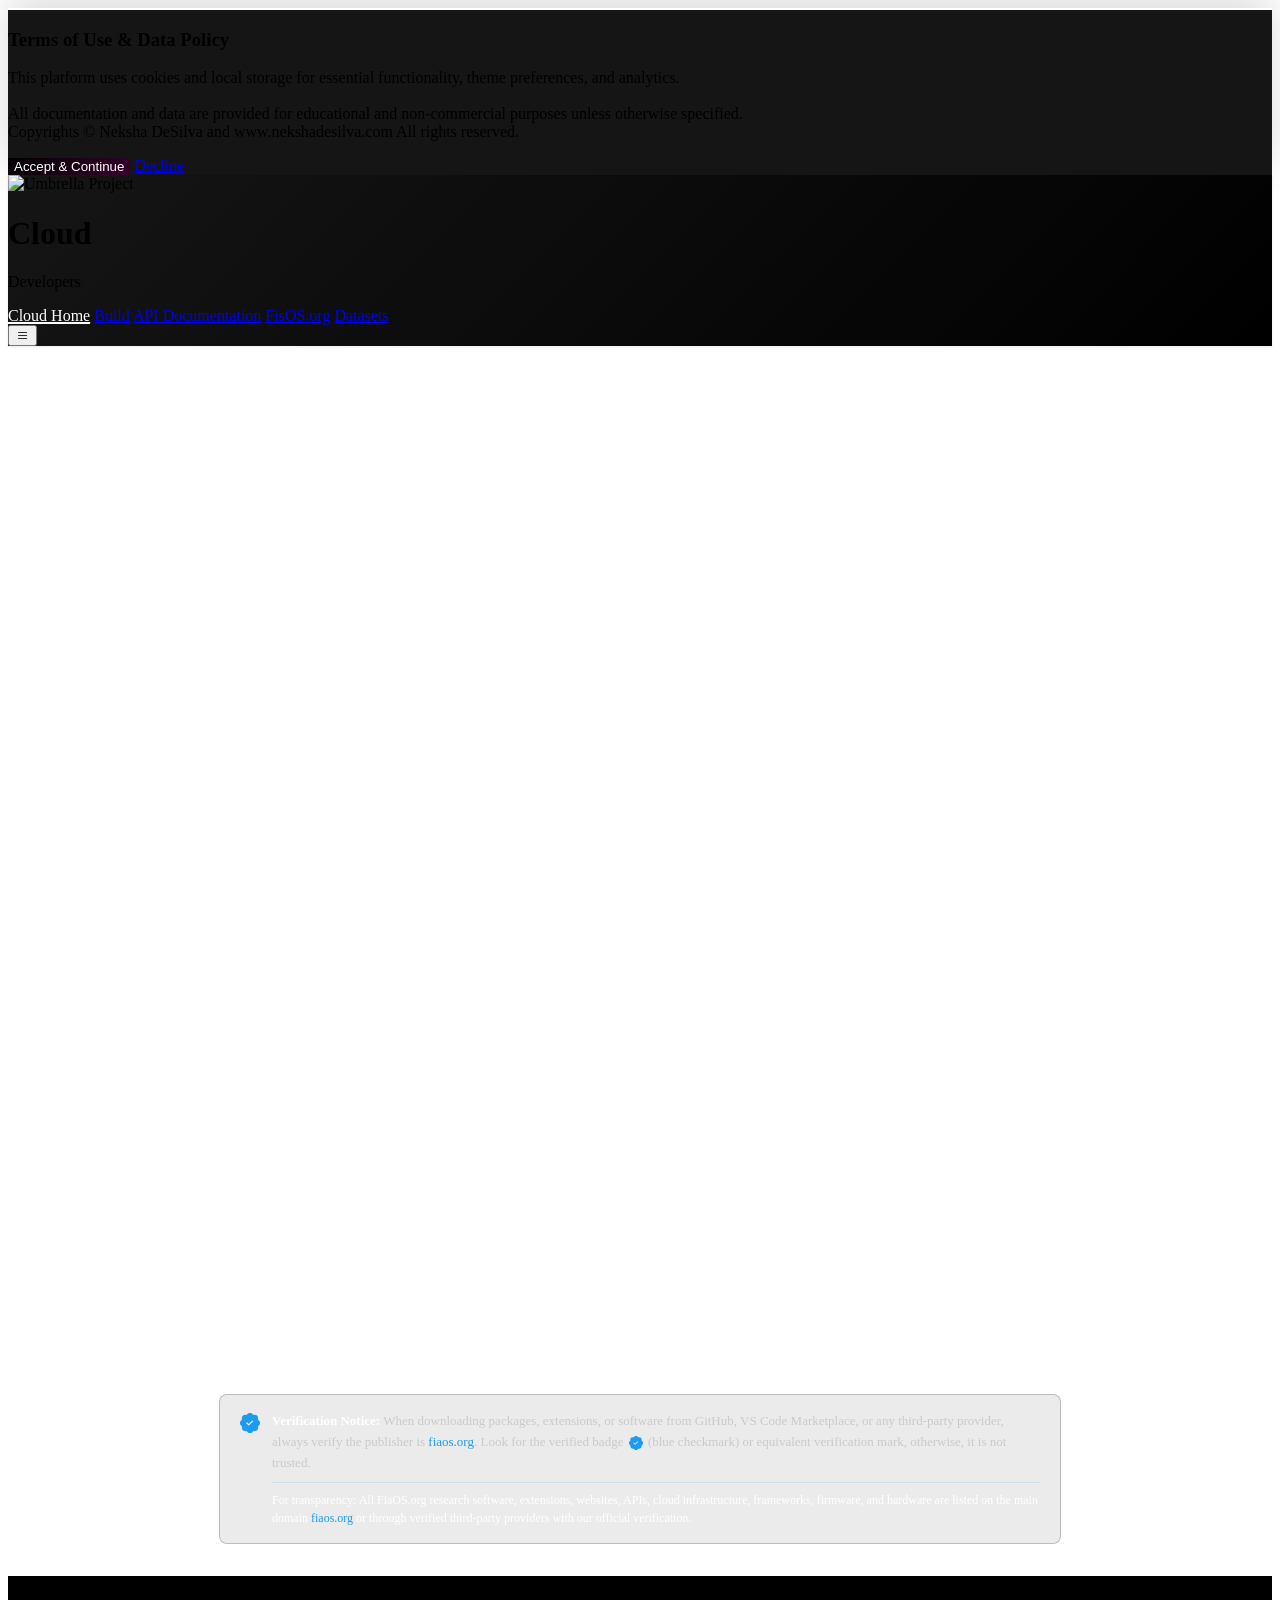
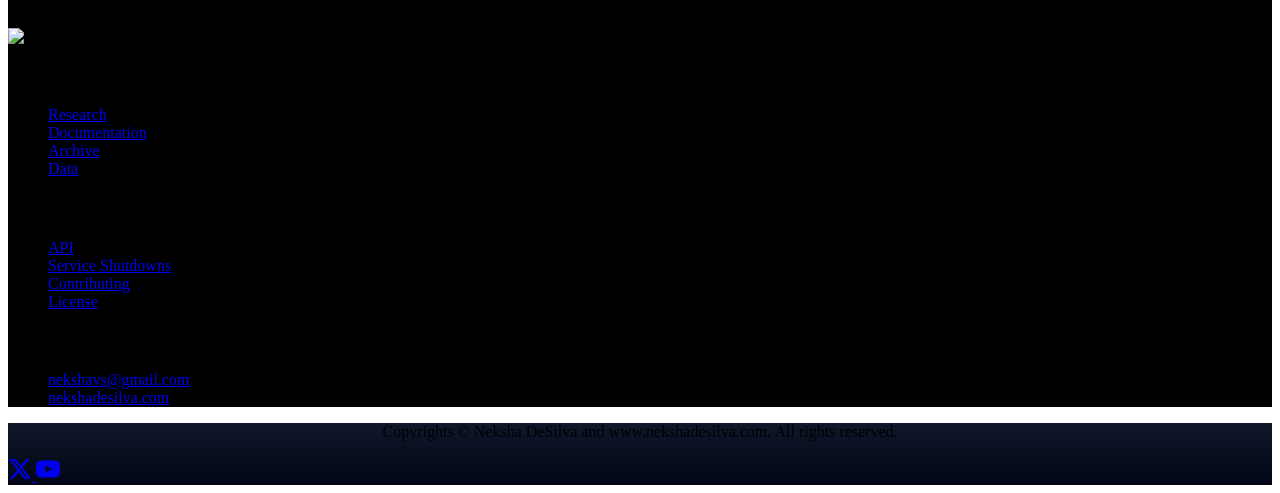
==== index.html @ 003b96b2 "updated" ====
<!DOCTYPE html>
<html lang="en" data-theme="light">
<head>
    <meta charset="UTF-8">
    <meta name="viewport" content="width=device-width, initial-scale=1.0">
    <title>FiaOS ETSci+ - On-board Learning Environmental Intelligence Research</title>
    <meta name="description" content="A self-sustaining platform for environmental intelligence, autonomous systems research, and scientific discovery">
    <link rel="stylesheet" href="https://cdn.jsdelivr.net/npm/bootstrap-icons@1.11.1/font/bootstrap-icons.css">
    <link rel="stylesheet" href="https://fiaos.org/assets/styles/global.css">
    <!-- Custom Cloud Theme Overrides -->
    <link rel="stylesheet" href="./assets/page/styles/add-ons.css">
    <link rel="icon" type="image/png" href="https://fiaos.org/assets/media/umbrella-logo-clean.png">
</head>
<body>
    <!-- Announcement Ribbon -->
  
    <!-- Mobile Network Status Ribbon (visible only on mobile) -->

    <!-- Cookie Consent Banner -->
    <div id="cookieConsent" class="cookie-consent">
        <div class="cookie-consent-content">
            <div class="cookie-consent-text">
                <h3>Terms of Use & Data Policy</h3>
                <p>This platform uses cookies and local storage for essential functionality, theme preferences, and analytics. <br><br>All documentation and data are provided for educational and non-commercial purposes unless otherwise specified. <br> Copyrights © Neksha DeSilva and www.nekshadesilva.com All rights reserved.</p>
            </div>
            <div class="cookie-consent-actions">
                <button id="acceptCookies" class="cookie-btn cookie-btn-accept">Accept & Continue</button>
                <a href="https://google.com" class="cookie-btn cookie-btn-learn">Decline</a>
            </div>
        </div>
    </div>

    <!-- Top Toolbar -->


    <!-- Main Header -->
    <header class="site-header">
        <div class="header-container">
            <div class="header-brand">
                <img src="https://fiaos.org/assets/media/umbrella-logo-clean.png" alt="Umbrella Project" class="brand-logo">
                <div class="brand-text">
                    <h1 class="brand-title">Cloud</h1>
                    <p class="brand-subtitle">Developers</p>
                </div>
            </div>
            <nav class="main-nav">
                <a href="/" class="nav-link active">Cloud Home</a>
                <a href="https://developers.fiaos.org/" class="nav-link">Build</a>
                <a href="https://fiaos.org/docs" class="nav-link">API Documentation</a>
                <a href="https://fiaos.org/" class="nav-link">FisOS.org</a>
                <a href="https://fiaos.org/data" class="nav-link">Datasets</a>
            </nav>
            <button id="mobileMenuBtn" class="mobile-menu-btn" aria-label="Menu">
                <i class="bi bi-list"></i>
            </button>
        </div>
    </header>

    <!-- Mobile Menu Overlay -->

<div class="spinner" style="margin-top: 3rem; margin-bottom: 100vh;">
  <svg class="circular" viewBox="25 25 50 50">
    <circle
      class="path"
      cx="50"
      cy="50"
      r="20"
      fill="none"
      stroke-width="2"
      stroke-miterlimit="10"
    />
  </svg>
</div>

  <div class="trust-notice">
                <div class="trust-notice-icon">
                    <svg xmlns="http://www.w3.org/2000/svg" width="20" height="20" fill="#1d9bf0" viewBox="0 0 16 16">
                        <path d="M10.067.87a2.89 2.89 0 0 0-4.134 0l-.622.638-.89-.011a2.89 2.89 0 0 0-2.924 2.924l.01.89-.636.622a2.89 2.89 0 0 0 0 4.134l.637.622-.011.89a2.89 2.89 0 0 0 2.924 2.924l.89-.01.622.636a2.89 2.89 0 0 0 4.134 0l.622-.637.89.011a2.89 2.89 0 0 0 2.924-2.924l-.01-.89.636-.622a2.89 2.89 0 0 0 0-4.134l-.637-.622.011-.89a2.89 2.89 0 0 0-2.924-2.924l-.89.01-.622-.636zm.287 5.984-3 3a.5.5 0 0 1-.708 0l-1.5-1.5a.5.5 0 1 1 .708-.708L7 8.793l2.646-2.647a.5.5 0 0 1 .708.708z"/>
                    </svg>
                </div>
                <div class="trust-notice-content">
                    <p class="trust-notice-text">
                        <strong>Verification Notice:</strong> When downloading packages, extensions, or software from GitHub, VS Code Marketplace, or any third-party provider, always verify the publisher is <a href="https://fiaos.org" target="_blank" rel="noopener">fiaos.org</a>. Look for the verified badge 
                        <svg class="trust-badge-inline" xmlns="http://www.w3.org/2000/svg" width="14" height="14" fill="#1d9bf0" viewBox="0 0 16 16">
                            <path d="M10.067.87a2.89 2.89 0 0 0-4.134 0l-.622.638-.89-.011a2.89 2.89 0 0 0-2.924 2.924l.01.89-.636.622a2.89 2.89 0 0 0 0 4.134l.637.622-.011.89a2.89 2.89 0 0 0 2.924 2.924l.89-.01.622.636a2.89 2.89 0 0 0 4.134 0l.622-.637.89.011a2.89 2.89 0 0 0 2.924-2.924l-.01-.89.636-.622a2.89 2.89 0 0 0 0-4.134l-.637-.622.011-.89a2.89 2.89 0 0 0-2.924-2.924l-.89.01-.622-.636zm.287 5.984-3 3a.5.5 0 0 1-.708 0l-1.5-1.5a.5.5 0 1 1 .708-.708L7 8.793l2.646-2.647a.5.5 0 0 1 .708.708z"/>
                        </svg>
                        (blue checkmark) or equivalent verification mark, otherwise, it is not trusted.
                    </p>
                    <p class="trust-notice-subtext">
                        For transparency: All FiaOS.org research software, extensions, websites, APIs, cloud infrastructure, frameworks, firmware, and hardware are listed on the main domain <a href="https://fiaos.org" target="_blank" rel="noopener">fiaos.org</a> or through verified third-party providers with our official verification.
                    </p>
                </div>
            </div>

    <!-- Footer -->
    <footer class="site-footer">
        <div class="footer-container">
              <div class="footer-section">
                <br>
                <span style="font-weight: 400;">Future is Autonomous.</span>
               
                 <div class="footer-logo" style=" margin-top: 1rem;">
                    <img src="https://fiaos.org/assets/media/logo-satur.png" alt="Meta Logo">
                 
                </div>
                
           </div>
            <div class="footer-section">
                <h4>Project</h4>
                <ul>
                    <li><a href="https://fiaos.org/research/">Research</a></li>
                    <li><a href="https://fiaos.org/docs/">Documentation</a></li>
                    <li><a href="https://fiaos.org/archive">Archive</a></li>
                    <li><a href="https://fiaos.org/data">Data</a></li>
                </ul>
            </div>
            <div class="footer-section">
                <h4>Resources</h4>
                <ul>
                    <li><a href="https://fiaos.org/api/">API</a></li>
                    <li><a href="https://fiaos.org/docs/development-updates-and-networks/">Service Shutdowns</a></li>
                    <li><a href="https://fiaos.org/docs/contributing.html">Contributing</a></li>
                    <li><a href="https://fiaos.org/docs/license">License</a></li>
                </ul>
            </div>
            <div class="footer-section">
                <h4>Contact</h4>
                <ul>
                    <li><a href="mailto:nekshavs@gmail.com">nekshavs@gmail.com</a></li>
                    <li><a href="https://nekshadesilva.com">nekshadesilva.com</a></li>
                </ul>
            </div>
           
    </footer>
        <!-- Footer -->
    <footer class="footer" >
        
        <div class="container">
   
            <!-- Trust & Verification Notice -->
          
            <div class="footer-bottom" style="text-align: center; padding:0 5rem;">
                <p>Copyrights © Neksha DeSilva and www.nekshadesilva.com. All rights reserved.</p>
                
            </div>
               <div class="footer-social">
                
               
                <a href="https://x.com/NekshaDesilva" aria-label="X (Twitter)">
                    <svg width="24" height="24" viewBox="0 0 24 24" fill="currentColor">
                        <path d="M18.244 2.25h3.308l-7.227 8.26 8.502 11.24H16.17l-5.214-6.817L4.99 21.75H1.68l7.73-8.835L1.254 2.25H8.08l4.713 6.231zm-1.161 17.52h1.833L7.084 4.126H5.117z"/>
                    </svg>
                </a>
          
                <a href="https://youtube.com/@NekshaDesilva" aria-label="YouTube">
                    <svg width="24" height="24" viewBox="0 0 24 24" fill="currentColor">
                        <path d="M23.498 6.186a3.016 3.016 0 0 0-2.122-2.136C19.505 3.545 12 3.545 12 3.545s-7.505 0-9.377.505A3.017 3.017 0 0 0 .502 6.186C0 8.07 0 12 0 12s0 3.93.502 5.814a3.016 3.016 0 0 0 2.122 2.136c1.871.505 9.376.505 9.376.505s7.505 0 9.377-.505a3.015 3.015 0 0 0 2.122-2.136C24 15.93 24 12 24 12s0-3.93-.502-5.814zM9.545 15.568V8.432L15.818 12l-6.273 3.568z"/>
                    </svg>
                </a>
            </div>
        </div>
    </footer>
    <script src="https://fiaos.org/assets/scripts/network-status-injector.js"></script>
    <script src="https://fiaos.org/assets/scripts/main.js"></script>
    <!-- Custom Cloud Add-ons JavaScript -->
    <script src="./assets/page/scripts/add-ons.js"></script>
</body>
</html>
---- assets/page/styles/add-ons.css ----
/* ============================================
   CLOUD.FIAOS.ORG - CUSTOM THEME OVERRIDES
   Add-on CSS to override external global.css
   ============================================ */

/* ============================================
   CUSTOM CSS VARIABLES (Override :root)
   ============================================ */

:root {
    /* Primary Colors - Custom Cloud Theme */
    --primary-color: #ffffff !important;
    --secondary-color: #ffffff !important;
    
    /* Text Colors */
    --text-primary: #ffffff !important;
    --text-secondary: #cacaca !important;
    --text-tertiary: #ffffff !important;
    
    /* Background Colors */
    --bg-primary: #151515 !important;
    --bg-secondary: #000000 !important;
    --bg-tertiary: #2c2c2c !important;
    
    /* Border & Shadow */
    --border-color: #4e4e4e !important;
    --shadow-sm: 0 1px 3px rgba(0, 0, 0, 0.08) !important;
    --shadow-md: 0 4px 6px rgba(255, 255, 255, 0.1) !important;
    --shadow-lg: 0 10px 15px rgba(0, 0, 0, 0.12) !important;
    
    /* Custom Cloud Variables */
    --cloud-accent: #ffffff;
    --cloud-gradient-start: #000000;
    --cloud-gradient-end: #38002c;
    --cloud-highlight: #000000;
}

/* ============================================
   DARK THEME OVERRIDES
   ============================================ */

[data-theme="dark"] {
    --primary-color: #818cf8 !important;
    --secondary-color: #a78bfa !important;
    
    --text-primary: #f1f5f9 !important;
    --text-secondary: #cbd5e1 !important;
    --text-tertiary: #64748b !important;
    
    --bg-primary: #0f172a !important;
    --bg-secondary: #1e293b !important;
    --bg-tertiary: #334155 !important;
    
    --border-color: #475569 !important;
    
    --cloud-accent: #38bdf8;
    --cloud-highlight: #1e3a5f;
}

/* ============================================
   HEADER CUSTOMIZATIONS
   ============================================ */

.site-header {
    background: linear-gradient(135deg, var(--bg-primary) 0%, var(--cloud-highlight) 100%) !important;
    box-shadow: var(--shadow-sm) !important;
    top: 0px;
}



.brand-logo {
    filter: none !important;
}

[data-theme="dark"] .brand-logo {
    filter: brightness(1.2) !important;
}

/* ============================================
   NAVIGATION CUSTOMIZATIONS
   ============================================ */

.nav-link {
    position: relative !important;
    overflow: hidden !important;
}

.nav-link::after {
    content: '' !important;
    position: absolute !important;
    bottom: 0 !important;
    left: 50% !important;
    width: 0 !important;
    height: 2px !important;
    background: white;
    transition: width 0.3s ease, left 0.3s ease !important;
}

.nav-link:hover::after,
.nav-link.active::after {
    width: 100% !important;
    left: 0 !important;
}

.nav-link.active {
    background: transparent !important;
    color: var(--primary-color) !important;
}

/* ============================================
   ANNOUNCEMENT RIBBON CUSTOMIZATIONS
   ============================================ */

.announcement-ribbon {
    background: linear-gradient(90deg, var(--cloud-gradient-start) 0%, var(--cloud-gradient-end) 100%) !important;
}

/* ============================================
   SIDEBAR CUSTOMIZATIONS
   ============================================ */

.sidebar {
    background: var(--bg-secondary) !important;
    border-right: 1px solid var(--border-color) !important;
}

.sidebar-link {
    background: transparent !important;
    color: var(--text-secondary) !important;
    border-radius: 8px !important;
    transition: all 0.2s ease !important;
}

.sidebar-link:hover {
    background: var(--cloud-highlight) !important;
    color: var(--primary-color) !important;
    transform: translateX(4px) !important;
}

.sidebar-link.active {
    background: linear-gradient(135deg, var(--cloud-gradient-start), var(--cloud-gradient-end)) !important;
    color: #ffffff !important;
}

/* ============================================
   BUTTON CUSTOMIZATIONS
   ============================================ */

.btn-link {
    border-radius: 8px !important;
    transition: all 0.2s ease !important;
}

.btn-link:hover {
    background: linear-gradient(135deg, var(--cloud-gradient-start), var(--cloud-gradient-end)) !important;
    color: #ffffff !important;
    border-color: transparent !important;
    transform: translateY(-2px) !important;
    box-shadow: var(--shadow-md) !important;
}

/* Primary Button Style */
.btn-primary,
.cookie-btn-accept {
    background: linear-gradient(135deg, var(--cloud-gradient-start), var(--cloud-gradient-end)) !important;
    border: none !important;
    color: #ffffff !important;
    transition: all 0.2s ease !important;
}

.btn-primary:hover,
.cookie-btn-accept:hover {
    transform: translateY(-2px) !important;
    box-shadow: 0 4px 12px rgba(99, 102, 241, 0.4) !important;
}

/* ============================================
   CARD & CONTENT CUSTOMIZATIONS
   ============================================ */

.info-card,
.doc-category,
.publication-item,
.spec-details {
    border-radius: 12px !important;
    transition: all 0.3s ease !important;
}

.info-card:hover,
.doc-category:hover,
.publication-item:hover {
    transform: translateY(-4px) !important;
    box-shadow: var(--shadow-lg) !important;
    border-color: var(--primary-color) !important;
}

.info-icon,
.doc-icon {
    background: linear-gradient(135deg, var(--cloud-gradient-start), var(--cloud-gradient-end)) !important;
    -webkit-background-clip: text !important;
    -webkit-text-fill-color: transparent !important;
    background-clip: text !important;
}

/* ============================================
   BADGE CUSTOMIZATIONS
   ============================================ */

.pub-badge {
    background: linear-gradient(135deg, var(--cloud-gradient-start), var(--cloud-gradient-end)) !important;
    border-radius: 20px !important;
}

/* ============================================
   FOOTER CUSTOMIZATIONS
   ============================================ */

.site-footer {
    background: var(--bg-secondary) !important;
}

.footer {
    background: linear-gradient(180deg, #0f172a 0%, #020617 100%) !important;
}

.footer-social a {
    transition: all 0.2s ease !important;
}

.footer-social a:hover {
    color: var(--primary-color) !important;
    transform: translateY(-3px) !important;
}

/* ============================================
   COOKIE CONSENT CUSTOMIZATIONS
   ============================================ */

.cookie-consent {
    filter: none !important;
    background: var(--bg-primary) !important;
    border-top: 2px solid var(--primary-color) !important;
    box-shadow: 0 -10px 40px rgba(0, 0, 0, 0.15) !important;
}

[data-theme="dark"] .cookie-consent {
    background: var(--bg-secondary) !important;
}

/* ============================================
   SCROLL & SELECTION CUSTOMIZATIONS
   ============================================ */

::-webkit-scrollbar {
    width: 8px;
    height: 8px;
}

::-webkit-scrollbar-track {
    background: var(--bg-secondary);
}

::-webkit-scrollbar-thumb {
    background: linear-gradient(180deg, var(--cloud-gradient-start), var(--cloud-gradient-end));
    border-radius: 4px;
}

::-webkit-scrollbar-thumb:hover {
    background: var(--primary-color);
}

::selection {
    background: var(--primary-color);
    color: #ffffff;
}

/* ============================================
   MOBILE MENU CUSTOMIZATIONS
   ============================================ */

.mobile-menu-overlay {
    background: linear-gradient(180deg, #0f172a 0%, #1e293b 100%) !important;
}

.mobile-nav-link:hover {
    color: var(--primary-color) !important;
}

/* ============================================
   SEARCH OVERLAY CUSTOMIZATIONS
   ============================================ */

.search-overlay {
    background: rgba(15, 23, 42, 0.98) !important;
}

.search-overlay-input {
    border-bottom-color: var(--primary-color) !important;
}

/* ============================================
   TOOLBAR CUSTOMIZATIONS
   ============================================ */

.top-toolbar {
    background: var(--bg-tertiary) !important;
}

.toolbar-btn:hover {
    background: var(--primary-color) !important;
    color: #ffffff !important;
}

/* ============================================
   TABLE CUSTOMIZATIONS
   ============================================ */

.spec-table thead {
    background: linear-gradient(135deg, var(--cloud-gradient-start), var(--cloud-gradient-end)) !important;
}

.spec-table th {
    color: #ffffff !important;
}

.spec-table tr:hover td {
    background: var(--cloud-highlight) !important;
}

/* ============================================
   STATUS INDICATORS CUSTOMIZATIONS
   ============================================ */

.status-active {
    background: #22c55e !important;
    box-shadow: 0 0 8px rgba(34, 197, 94, 0.5) !important;
}

.status-warning {
    background: #f59e0b !important;
    box-shadow: 0 0 8px rgba(245, 158, 11, 0.5) !important;
}

.status-inactive,
.status-declined {
    background: #64748b !important;
}

/* ============================================
   LOADING STATE CUSTOMIZATIONS
   ============================================ */

.loading-state i {
    color: var(--primary-color) !important;
    animation: pulse 1.5s ease-in-out infinite !important;
}

@keyframes pulse {
    0%, 100% {
        opacity: 1;
    }
    50% {
        opacity: 0.5;
    }
}

/* ============================================
   LINK HOVER EFFECTS
   ============================================ */

a:not(.nav-link):not(.sidebar-link):not(.mobile-nav-link):not(.btn-link) {
    transition: color 0.2s ease, text-decoration-color 0.2s ease !important;
}

a:not(.nav-link):not(.sidebar-link):not(.mobile-nav-link):not(.btn-link):hover {
    text-decoration: underline !important;
    text-decoration-color: var(--primary-color) !important;
}

/* ============================================
   CLOUD-SPECIFIC ADDITIONS
   ============================================ */

/* Cloud badge/tag style */
.cloud-tag {
    display: inline-flex;
    align-items: center;
    gap: 0.5rem;
    padding: 0.25rem 0.75rem;
    background: linear-gradient(135deg, var(--cloud-gradient-start), var(--cloud-gradient-end));
    color: #ffffff;
    font-size: 0.75rem;
    font-weight: 600;
    border-radius: 20px;
    text-transform: uppercase;
    letter-spacing: 0.05em;
}

/* Cloud section divider */
.cloud-divider {
    height: 4px;
    background: linear-gradient(90deg, 
        transparent, 
        var(--cloud-gradient-start) 20%, 
        var(--cloud-gradient-end) 80%, 
        transparent
    );
    border-radius: 2px;
    margin: 2rem 0;
}

/* Cloud glow effect */
.cloud-glow {
    box-shadow: 0 0 20px rgba(99, 102, 241, 0.3),
                0 0 40px rgba(139, 92, 246, 0.2);
}

/* ============================================
   RESPONSIVE ADJUSTMENTS
   ============================================ */

@media (max-width: 768px) {
    .brand-title {
        font-size: 1rem !important;
    }
    
    .cookie-consent {
        height: auto !important;
        max-height: 60vh !important;
    }
}

@media (max-width: 480px) {
    .cookie-consent {
        height: auto !important;
        max-height: 70vh !important;
        padding: 1rem !important;
    }
    
    .cookie-consent-text h3 {
        font-size: 14px !important;
    }
    
    .cookie-consent-text p {
        font-size: 12px !important;
    }
}


/* ============================================
   TRUST & VERIFICATION NOTICE
   ============================================ */

.trust-notice {
    display: flex;
    align-items: flex-start;
    gap: 12px;
    background: rgba(0, 0, 0, 0.08);
    border: 1px solid rgba(0, 0, 0, 0.2);
    
    border-radius: 8px;
    padding: 16px 20px;
    margin: 2rem auto;
    max-width: 800px;
}

.trust-notice-icon {
    flex-shrink: 0;
    margin-top: 2px;
}

.trust-notice-content {
    flex: 1;
}

.trust-notice-text {
    font-size: 13px;
    line-height: 1.6;
    color: var(--text-secondary);
    margin: 0 0 8px 0;
}

.trust-notice-text strong {
    color: var(--text-primary);
}

.trust-notice-text a,
.trust-notice-subtext a {
    color: #1d9bf0;
    text-decoration: none;
    font-weight: 500;
}

.trust-notice-text a:hover,
.trust-notice-subtext a:hover {
    text-decoration: underline;
}

.trust-notice-subtext {
    font-size: 12px;
    line-height: 1.5;
    color: var(--text-tertiary);
    margin: 0;
    padding-top: 8px;
    border-top: 1px solid rgba(29, 155, 240, 0.15);
}

.trust-badge-inline {
    vertical-align: middle;
    margin: 0 2px;
}

[data-theme="dark"] .trust-notice {
    background: rgba(29, 155, 240, 0.05);
    border-color: rgba(29, 155, 240, 0.15);
}

@media (max-width: 768px) {
    .trust-notice {
        flex-direction: column;
        gap: 10px;
        margin: 1.5rem 1rem;
        padding: 14px 16px;
    }
    
    .trust-notice-text,
    .trust-notice-subtext {
        font-size: 12px;
    }
}

:root{--color-red:#ffffff;--color-blue:#ffffff;--color-yellow:#ffffff;--color-green:white}.spinner{position:relative;margin:0 auto;width:100px}.spinner:before{content:"";display:block;padding-top:100%}.circular{-webkit-animation:rotate 1s linear infinite;animation:rotate 1s linear infinite;height:100%;transform-origin:center center;width:100%;position:absolute;top:0;bottom:0;left:0;right:0;margin:auto}.path{stroke-dasharray:1,200;stroke-dashoffset:0;-webkit-animation:dash 1.5s ease-in-out infinite,color 6s ease-in-out infinite;animation:dash 1.5s ease-in-out infinite,color 6s ease-in-out infinite;stroke-linecap:round}@-webkit-keyframes rotate{100%{transform:rotate(360deg)}}@keyframes rotate{100%{transform:rotate(360deg)}}@-webkit-keyframes dash{0%{stroke-dasharray:1,200;stroke-dashoffset:0}50%{stroke-dasharray:89,200;stroke-dashoffset:-35px}100%{stroke-dasharray:89,200;stroke-dashoffset:-124px}}@keyframes dash{0%{stroke-dasharray:1,200;stroke-dashoffset:0}50%{stroke-dasharray:89,200;stroke-dashoffset:-35px}100%{stroke-dasharray:89,200;stroke-dashoffset:-124px}}@-webkit-keyframes color{0%,100%{stroke:var(--color-red)}40%{stroke:var(--color-blue)}66%{stroke:var(--color-green)}80%,90%{stroke:var(--color-yellow)}}@keyframes color{0%,100%{stroke:var(--color-red)}40%{stroke:var(--color-blue)}66%{stroke:var(--color-green)}80%,90%{stroke:var(--color-yellow)}}
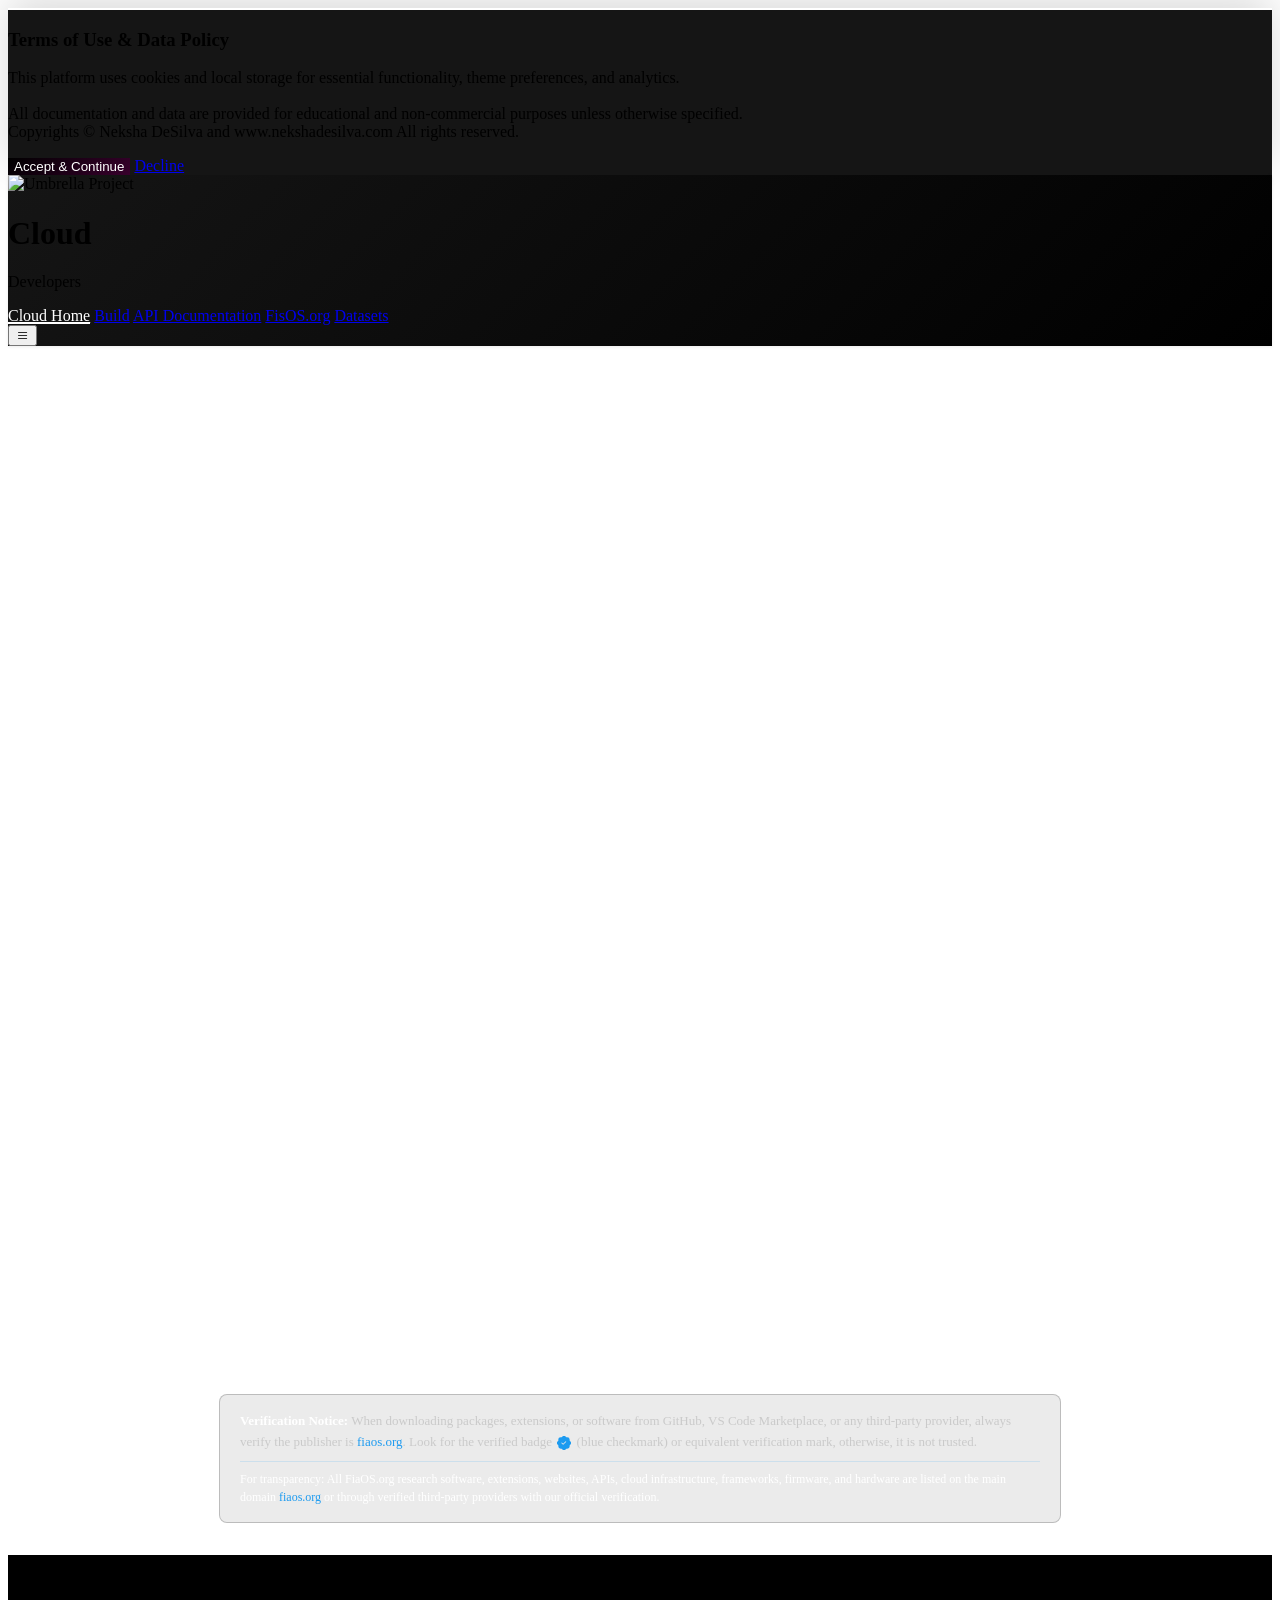
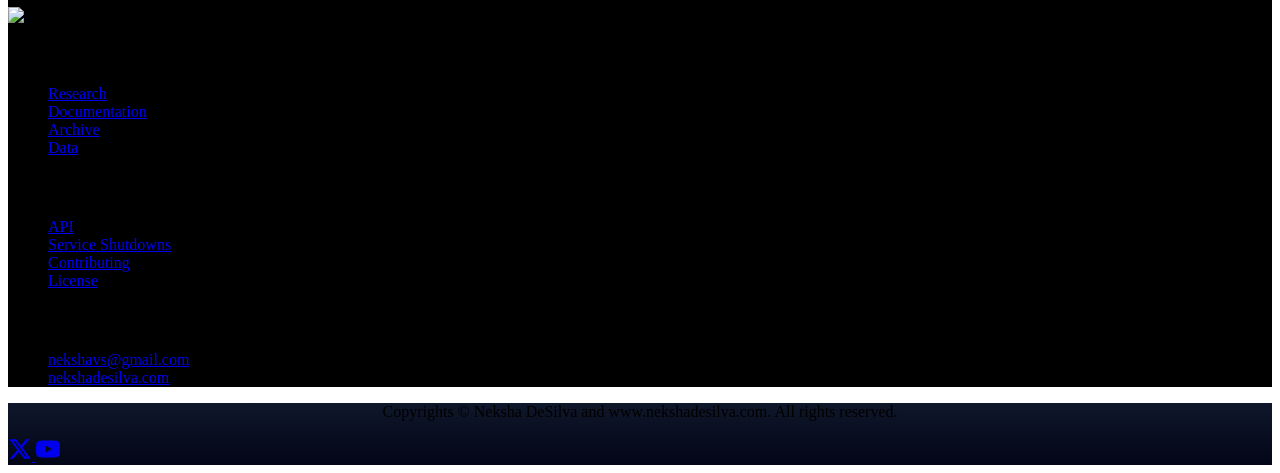
==== commit e85722c1: "updated" ====
--- a/index.html
+++ b/index.html
@@ -73,11 +73,7 @@
 </div>
 
   <div class="trust-notice">
-                <div class="trust-notice-icon">
-                    <svg xmlns="http://www.w3.org/2000/svg" width="20" height="20" fill="#1d9bf0" viewBox="0 0 16 16">
-                        <path d="M10.067.87a2.89 2.89 0 0 0-4.134 0l-.622.638-.89-.011a2.89 2.89 0 0 0-2.924 2.924l.01.89-.636.622a2.89 2.89 0 0 0 0 4.134l.637.622-.011.89a2.89 2.89 0 0 0 2.924 2.924l.89-.01.622.636a2.89 2.89 0 0 0 4.134 0l.622-.637.89.011a2.89 2.89 0 0 0 2.924-2.924l-.01-.89.636-.622a2.89 2.89 0 0 0 0-4.134l-.637-.622.011-.89a2.89 2.89 0 0 0-2.924-2.924l-.89.01-.622-.636zm.287 5.984-3 3a.5.5 0 0 1-.708 0l-1.5-1.5a.5.5 0 1 1 .708-.708L7 8.793l2.646-2.647a.5.5 0 0 1 .708.708z"/>
-                    </svg>
-                </div>
+              
                 <div class="trust-notice-content">
                     <p class="trust-notice-text">
                         <strong>Verification Notice:</strong> When downloading packages, extensions, or software from GitHub, VS Code Marketplace, or any third-party provider, always verify the publisher is <a href="https://fiaos.org" target="_blank" rel="noopener">fiaos.org</a>. Look for the verified badge 
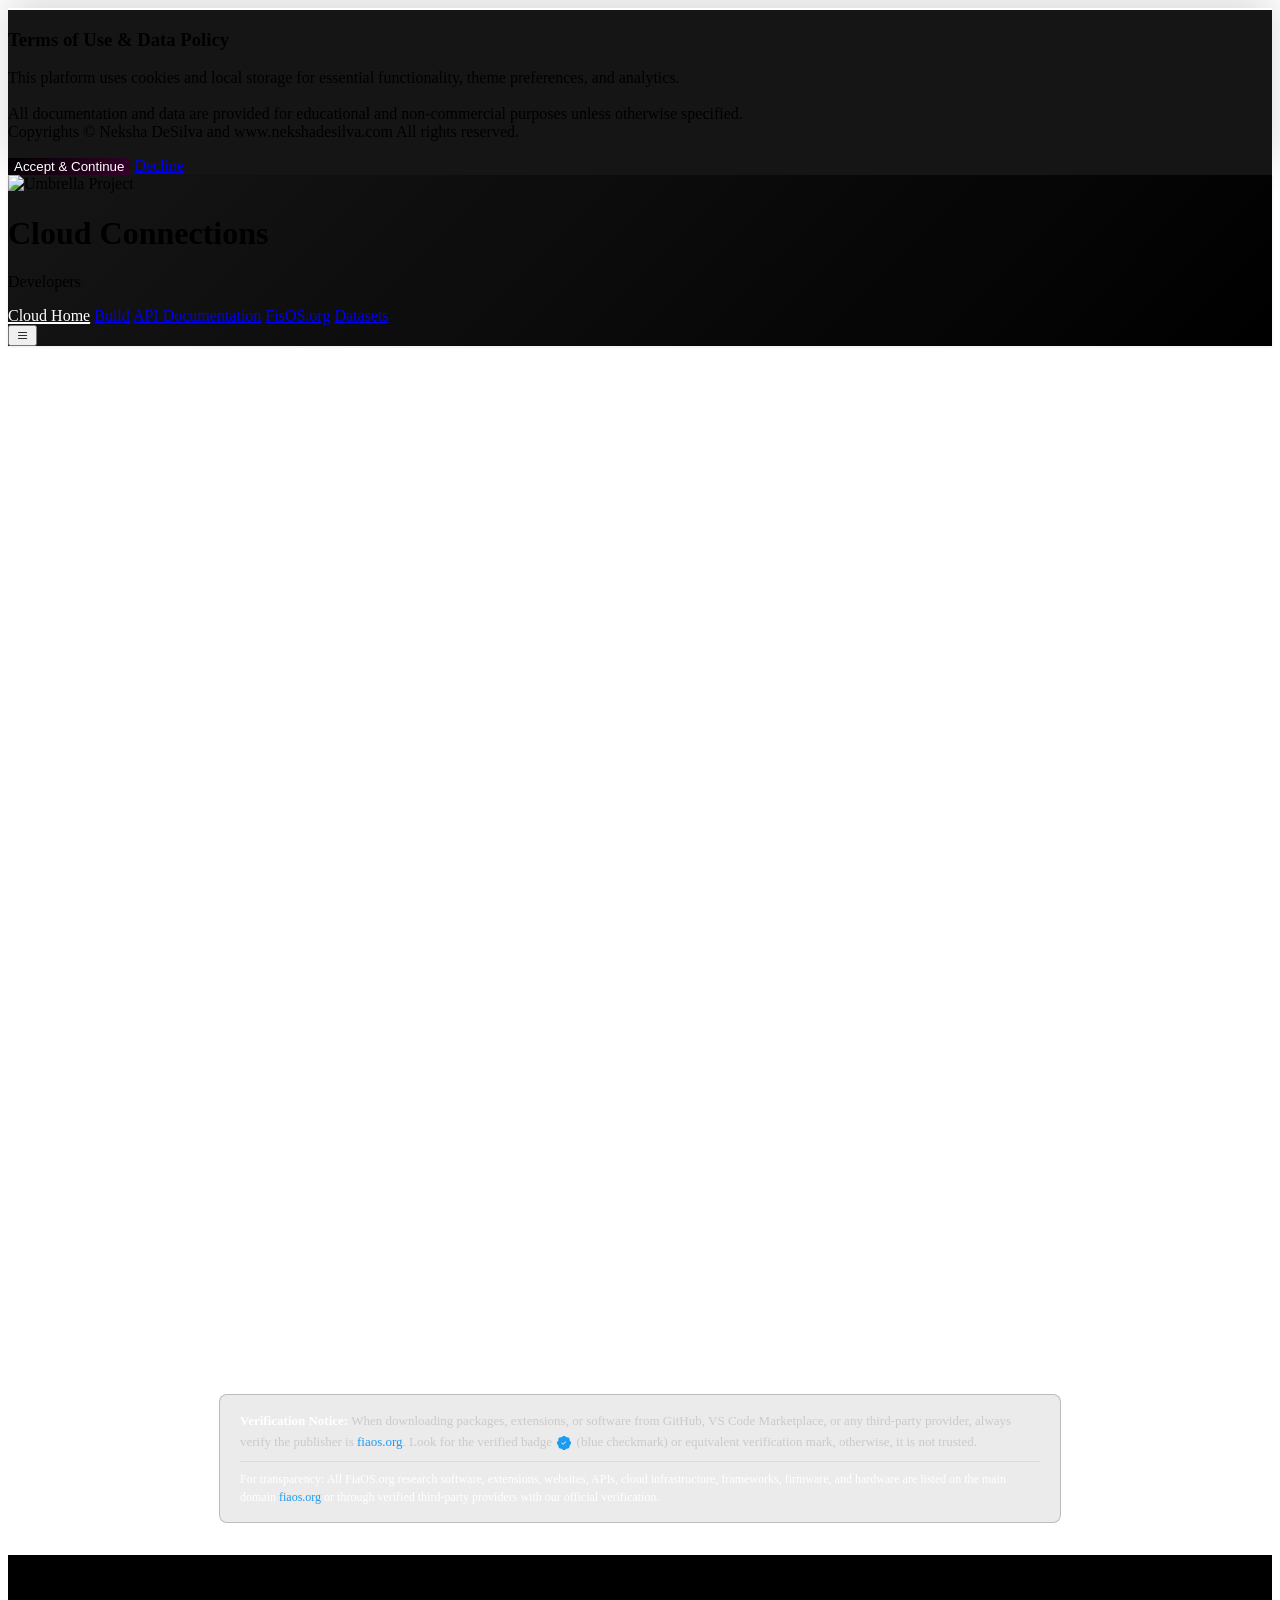
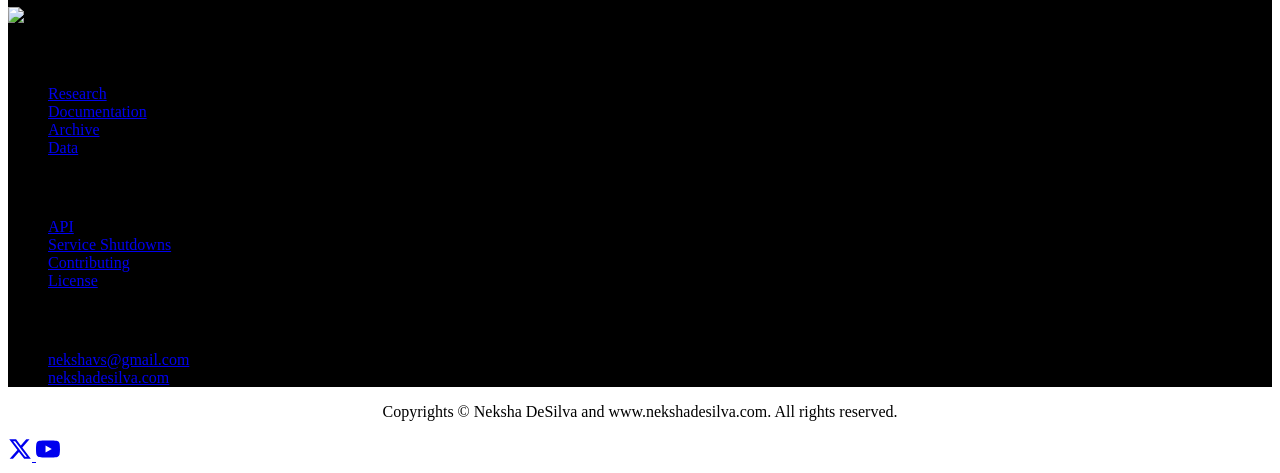
==== commit afc25486: "updated" ====
--- a/index.html
+++ b/index.html
@@ -39,7 +39,7 @@
             <div class="header-brand">
                 <img src="https://fiaos.org/assets/media/umbrella-logo-clean.png" alt="Umbrella Project" class="brand-logo">
                 <div class="brand-text">
-                    <h1 class="brand-title">Cloud</h1>
+                    <h1 class="brand-title">Cloud Connections</h1>
                     <p class="brand-subtitle">Developers</p>
                 </div>
             </div>
--- a/assets/page/styles/add-ons.css
+++ b/assets/page/styles/add-ons.css
@@ -220,9 +220,6 @@
     background: var(--bg-secondary) !important;
 }
 
-.footer {
-    background: linear-gradient(180deg, #0f172a 0%, #020617 100%) !important;
-}
 
 .footer-social a {
     transition: all 0.2s ease !important;
@@ -252,28 +249,7 @@
    SCROLL & SELECTION CUSTOMIZATIONS
    ============================================ */
 
-::-webkit-scrollbar {
-    width: 8px;
-    height: 8px;
-}
-
-::-webkit-scrollbar-track {
-    background: var(--bg-secondary);
-}
-
-::-webkit-scrollbar-thumb {
-    background: linear-gradient(180deg, var(--cloud-gradient-start), var(--cloud-gradient-end));
-    border-radius: 4px;
-}
-
-::-webkit-scrollbar-thumb:hover {
-    background: var(--primary-color);
-}
-
-::selection {
-    background: var(--primary-color);
-    color: #ffffff;
-}
+
 
 /* ============================================
    MOBILE MENU CUSTOMIZATIONS
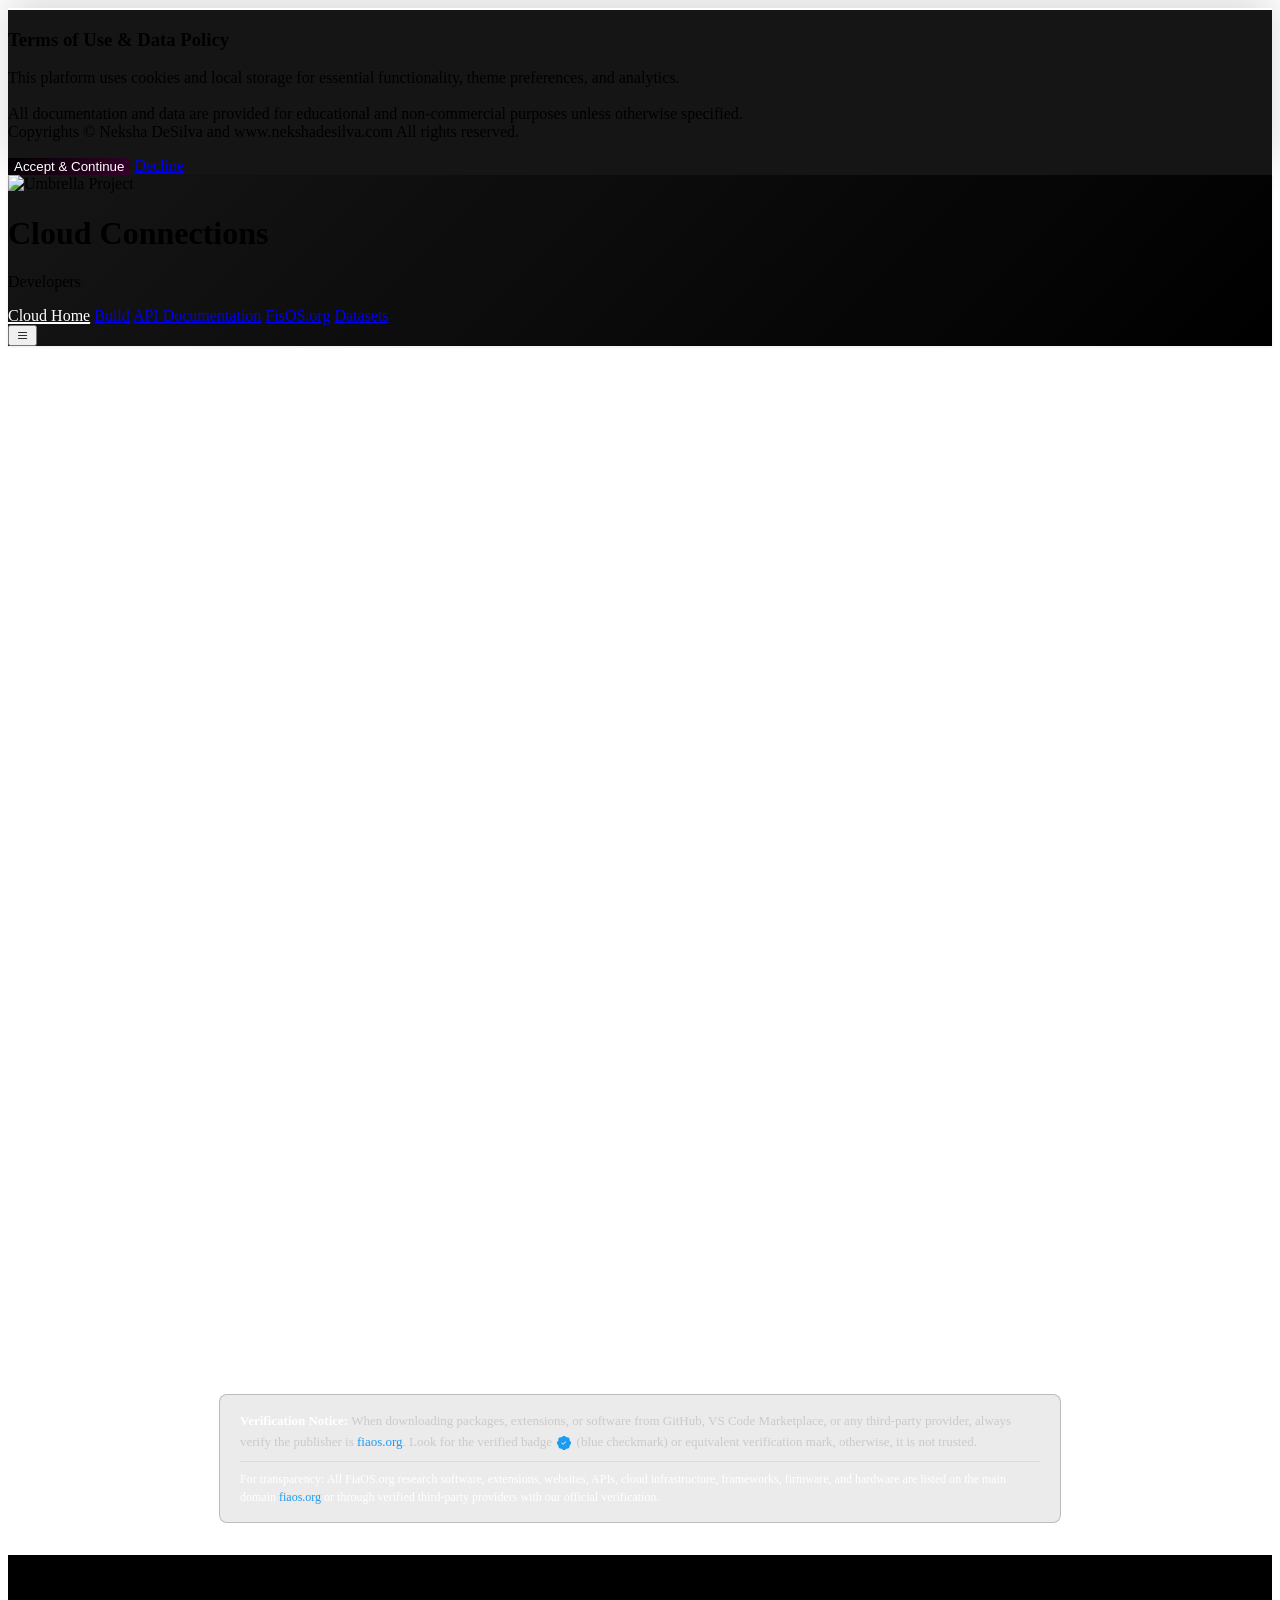
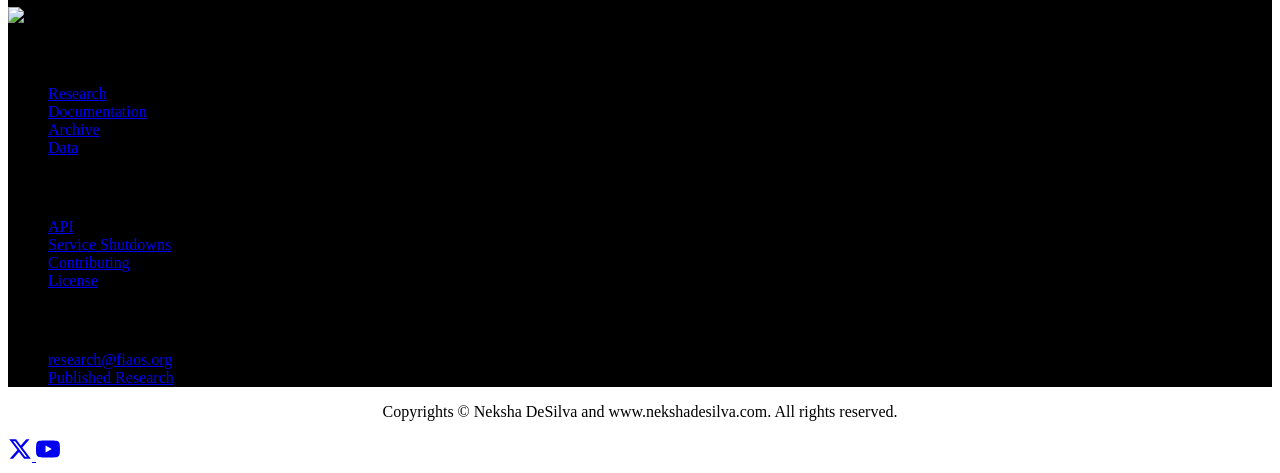
==== commit 67a6f5a5: "updated" ====
--- a/index.html
+++ b/index.html
@@ -120,10 +120,10 @@
                 </ul>
             </div>
             <div class="footer-section">
-                <h4>Contact</h4>
+             <h4>Related Documents/Information</h4>
                 <ul>
-                    <li><a href="mailto:nekshavs@gmail.com">nekshavs@gmail.com</a></li>
-                    <li><a href="https://nekshadesilva.com">nekshadesilva.com</a></li>
+                    <li><a href="mailto:research@fiaos.org">research@fiaos.org</a></li>
+                    <li><a href="https://nekshadesilva.com/docs">Published Research</a></li>
                 </ul>
             </div>
            
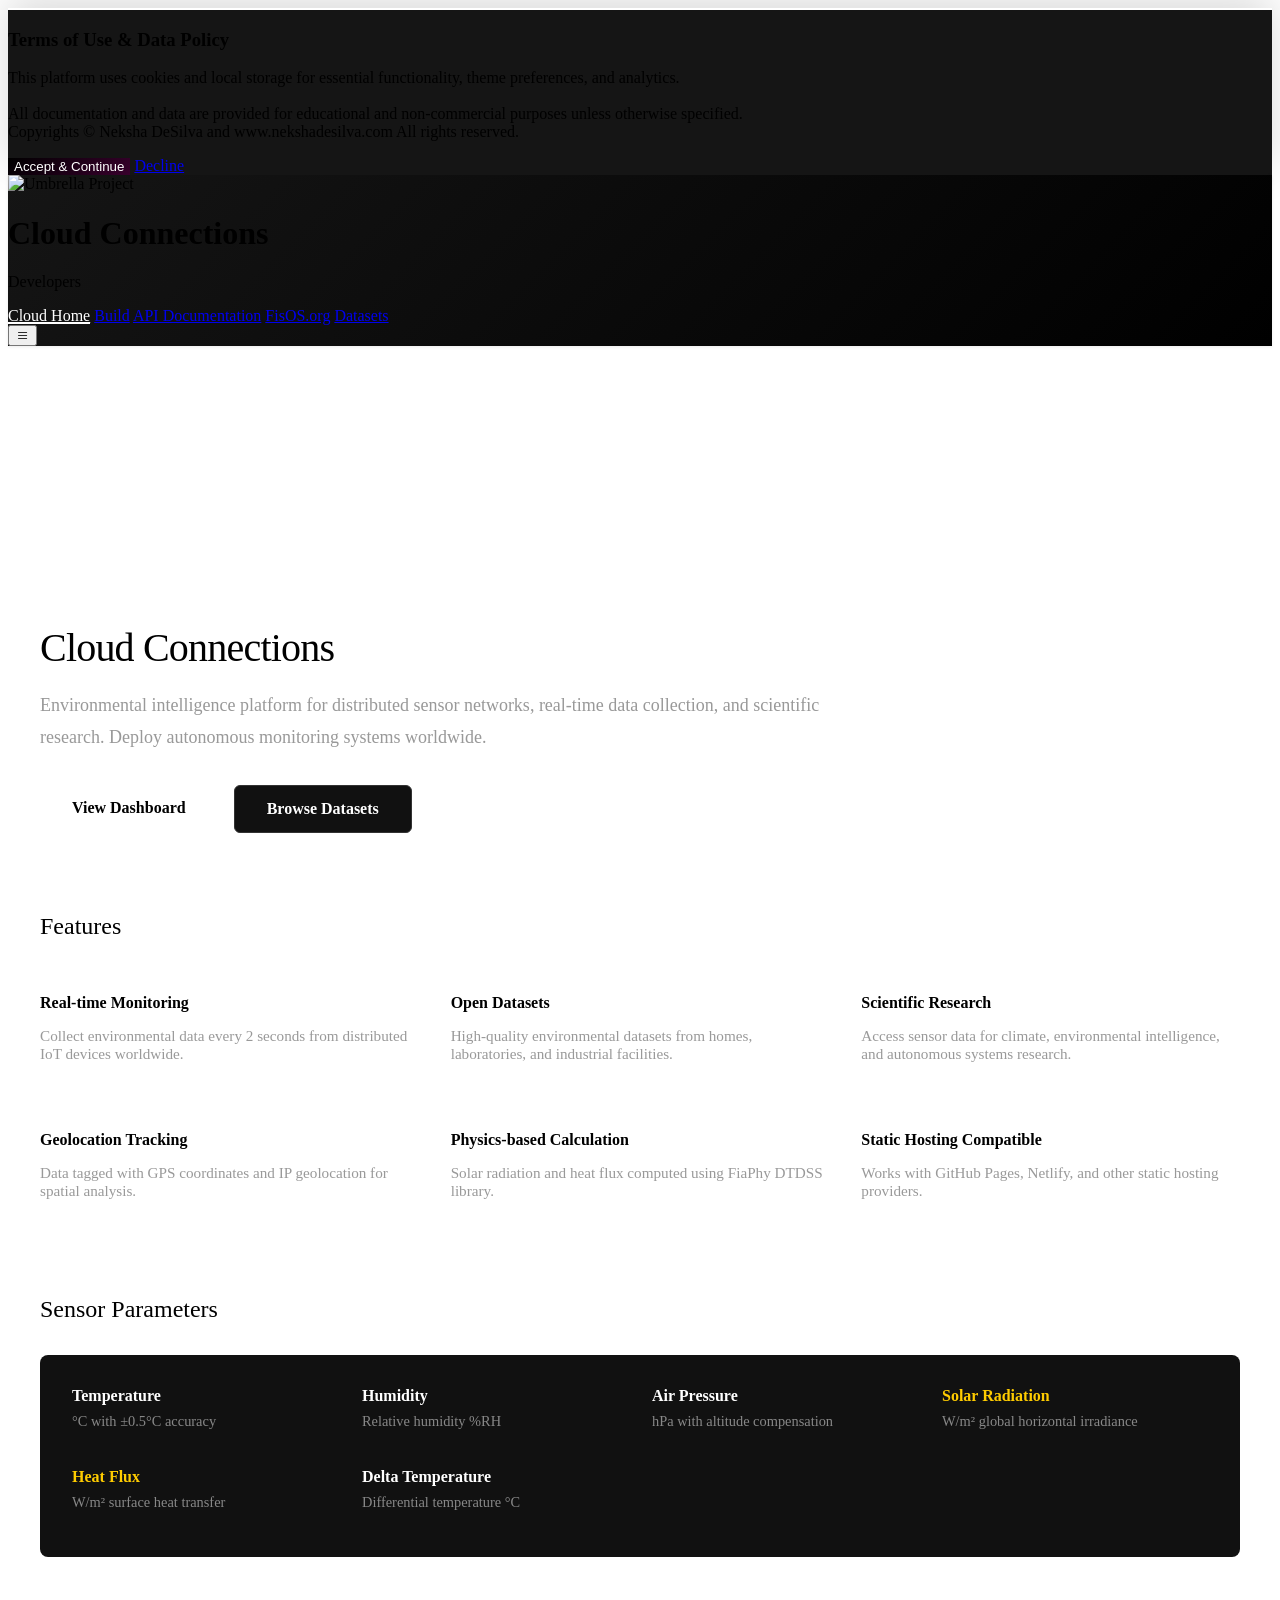
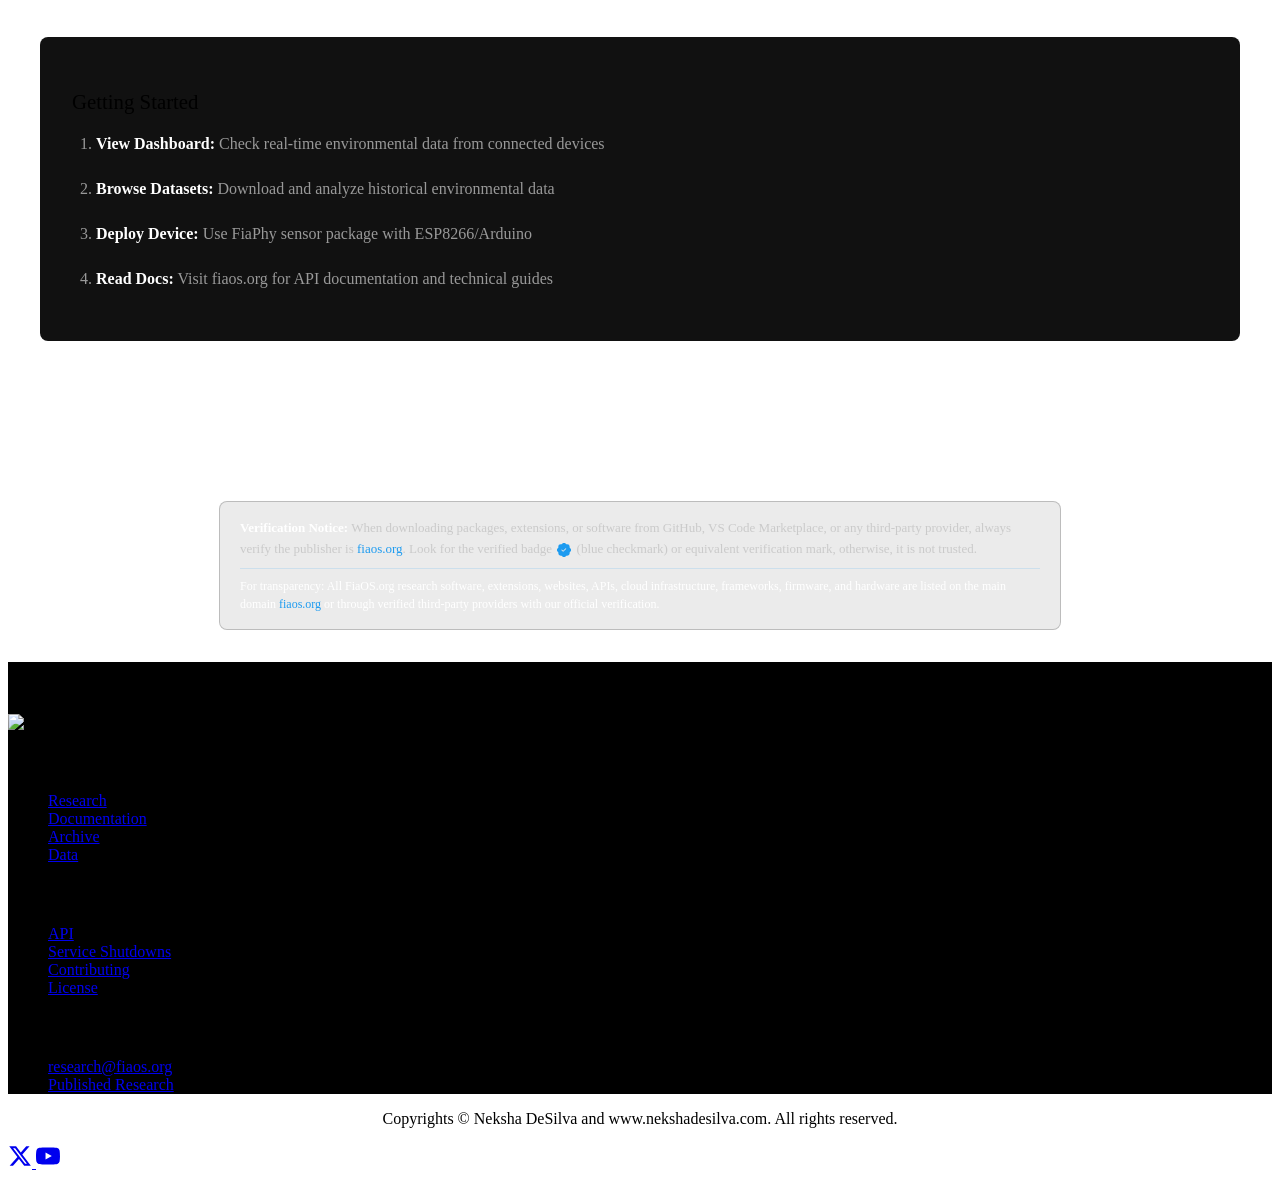
==== commit f67447d1: "updated" ====
--- a/index.html
+++ b/index.html
@@ -58,7 +58,7 @@
 
     <!-- Mobile Menu Overlay -->
 
-<div class="spinner" style="margin-top: 3rem; margin-bottom: 100vh;">
+<div class="spinner" style="margin-top: 3rem; margin-bottom: 3rem;">
   <svg class="circular" viewBox="25 25 50 50">
     <circle
       class="path"
@@ -71,6 +71,99 @@
     />
   </svg>
 </div>
+
+<!-- Main Content Section -->
+<main style="max-width: 1200px; margin: 0 auto; padding: 3rem 1.5rem;">
+  <section style="margin-bottom: 5rem;">
+    <h2 style="font-size: 2.5rem; margin-bottom: 1rem; font-weight: 300; letter-spacing: -0.02em;">Cloud Connections</h2>
+    <p style="font-size: 1.125rem; color: #999; margin-bottom: 2rem; max-width: 800px; line-height: 1.8;">
+      Environmental intelligence platform for distributed sensor networks, real-time data collection, and scientific research. Deploy autonomous monitoring systems worldwide.
+    </p>
+    <div style="display: flex; gap: 1rem; flex-wrap: wrap;">
+      <a href="/fiaphy/" style="display: inline-block; background: #ffffff; color: #000000; padding: 0.875rem 2rem; border-radius: 6px; text-decoration: none; font-weight: 600; transition: background 0.2s;">
+        View Dashboard
+      </a>
+      <a href="/data/" style="display: inline-block; background: #111111; color: #ffffff; padding: 0.875rem 2rem; border-radius: 6px; text-decoration: none; font-weight: 600; transition: background 0.2s; border: 1px solid #333;">
+        Browse Datasets
+      </a>
+      <a href="https://fiaos.org/docs" style="display: inline-block; background: transparent; color: #ffffff; padding: 0.875rem 2rem; border-radius: 6px; text-decoration: none; font-weight: 600; transition: color 0.2s;">
+        Documentation
+      </a>
+    </div>
+  </section>
+
+  <section style="margin-bottom: 5rem;">
+    <h3 style="font-size: 1.5rem; margin-bottom: 2rem; font-weight: 400;">Features</h3>
+    <div style="display: grid; grid-template-columns: repeat(auto-fit, minmax(280px, 1fr)); gap: 2rem;">
+      <div>
+        <h4 style="margin-bottom: 0.75rem; font-weight: 600;">Real-time Monitoring</h4>
+        <p style="color: #999; font-size: 0.95rem;">Collect environmental data every 2 seconds from distributed IoT devices worldwide.</p>
+      </div>
+      <div>
+        <h4 style="margin-bottom: 0.75rem; font-weight: 600;">Open Datasets</h4>
+        <p style="color: #999; font-size: 0.95rem;">High-quality environmental datasets from homes, laboratories, and industrial facilities.</p>
+      </div>
+      <div>
+        <h4 style="margin-bottom: 0.75rem; font-weight: 600;">Scientific Research</h4>
+        <p style="color: #999; font-size: 0.95rem;">Access sensor data for climate, environmental intelligence, and autonomous systems research.</p>
+      </div>
+      <div>
+        <h4 style="margin-bottom: 0.75rem; font-weight: 600;">Geolocation Tracking</h4>
+        <p style="color: #999; font-size: 0.95rem;">Data tagged with GPS coordinates and IP geolocation for spatial analysis.</p>
+      </div>
+      <div>
+        <h4 style="margin-bottom: 0.75rem; font-weight: 600;">Physics-based Calculation</h4>
+        <p style="color: #999; font-size: 0.95rem;">Solar radiation and heat flux computed using FiaPhy DTDSS library.</p>
+      </div>
+      <div>
+        <h4 style="margin-bottom: 0.75rem; font-weight: 600;">Static Hosting Compatible</h4>
+        <p style="color: #999; font-size: 0.95rem;">Works with GitHub Pages, Netlify, and other static hosting providers.</p>
+      </div>
+    </div>
+  </section>
+
+  <section style="margin-bottom: 5rem;">
+    <h3 style="font-size: 1.5rem; margin-bottom: 2rem; font-weight: 400;">Sensor Parameters</h3>
+    <div style="background: #111111; padding: 2rem; border-radius: 8px;">
+      <div style="display: grid; grid-template-columns: repeat(auto-fit, minmax(240px, 1fr)); gap: 1.5rem;">
+        <div>
+          <strong style="color: #ffffff;">Temperature</strong>
+          <p style="color: #888; font-size: 0.9rem; margin-top: 0.5rem;">°C with ±0.5°C accuracy</p>
+        </div>
+        <div>
+          <strong style="color: #ffffff;">Humidity</strong>
+          <p style="color: #888; font-size: 0.9rem; margin-top: 0.5rem;">Relative humidity %RH</p>
+        </div>
+        <div>
+          <strong style="color: #ffffff;">Air Pressure</strong>
+          <p style="color: #888; font-size: 0.9rem; margin-top: 0.5rem;">hPa with altitude compensation</p>
+        </div>
+        <div>
+          <strong style="color: #ffcc00;">Solar Radiation</strong>
+          <p style="color: #888; font-size: 0.9rem; margin-top: 0.5rem;">W/m² global horizontal irradiance</p>
+        </div>
+        <div>
+          <strong style="color: #ffcc00;">Heat Flux</strong>
+          <p style="color: #888; font-size: 0.9rem; margin-top: 0.5rem;">W/m² surface heat transfer</p>
+        </div>
+        <div>
+          <strong style="color: #ffffff;">Delta Temperature</strong>
+          <p style="color: #888; font-size: 0.9rem; margin-top: 0.5rem;">Differential temperature °C</p>
+        </div>
+      </div>
+    </div>
+  </section>
+
+  <section style="background: #111111; padding: 2rem; border-radius: 8px; margin-bottom: 5rem;">
+    <h3 style="font-size: 1.3rem; margin-bottom: 1rem; font-weight: 500;">Getting Started</h3>
+    <ol style="color: #999; line-height: 1.8; padding-left: 1.5rem;">
+      <li style="margin-bottom: 1rem;"><strong style="color: #ffffff;">View Dashboard:</strong> Check real-time environmental data from connected devices</li>
+      <li style="margin-bottom: 1rem;"><strong style="color: #ffffff;">Browse Datasets:</strong> Download and analyze historical environmental data</li>
+      <li style="margin-bottom: 1rem;"><strong style="color: #ffffff;">Deploy Device:</strong> Use FiaPhy sensor package with ESP8266/Arduino</li>
+      <li><strong style="color: #ffffff;">Read Docs:</strong> Visit fiaos.org for API documentation and technical guides</li>
+    </ol>
+  </section>
+</main>
 
   <div class="trust-notice">
               
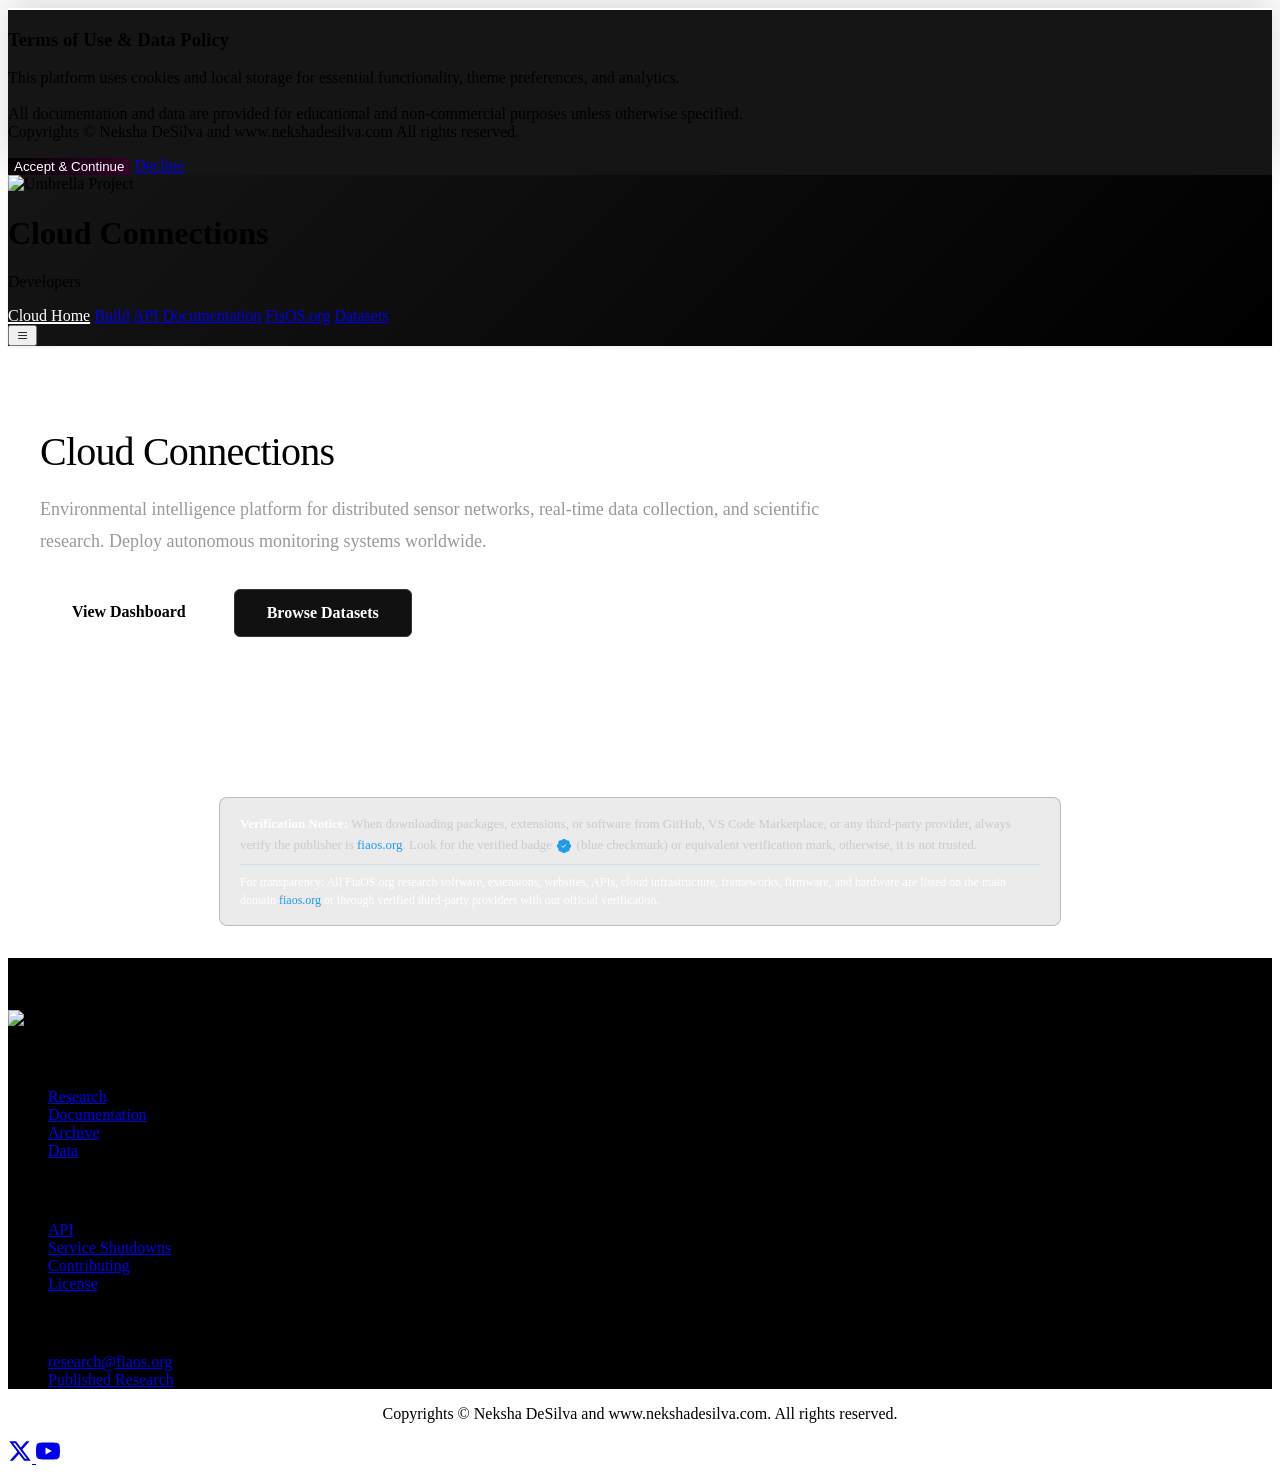
==== commit 6560df20: "updated" ====
--- a/index.html
+++ b/index.html
@@ -48,7 +48,7 @@
                 <a href="https://developers.fiaos.org/" class="nav-link">Build</a>
                 <a href="https://fiaos.org/docs" class="nav-link">API Documentation</a>
                 <a href="https://fiaos.org/" class="nav-link">FisOS.org</a>
-                <a href="https://fiaos.org/data" class="nav-link">Datasets</a>
+                <a href="https://cloud.fiaos.org/data" class="nav-link">Datasets</a>
             </nav>
             <button id="mobileMenuBtn" class="mobile-menu-btn" aria-label="Menu">
                 <i class="bi bi-list"></i>
@@ -58,19 +58,7 @@
 
     <!-- Mobile Menu Overlay -->
 
-<div class="spinner" style="margin-top: 3rem; margin-bottom: 3rem;">
-  <svg class="circular" viewBox="25 25 50 50">
-    <circle
-      class="path"
-      cx="50"
-      cy="50"
-      r="20"
-      fill="none"
-      stroke-width="2"
-      stroke-miterlimit="10"
-    />
-  </svg>
-</div>
+
 
 <!-- Main Content Section -->
 <main style="max-width: 1200px; margin: 0 auto; padding: 3rem 1.5rem;">
@@ -92,77 +80,7 @@
     </div>
   </section>
 
-  <section style="margin-bottom: 5rem;">
-    <h3 style="font-size: 1.5rem; margin-bottom: 2rem; font-weight: 400;">Features</h3>
-    <div style="display: grid; grid-template-columns: repeat(auto-fit, minmax(280px, 1fr)); gap: 2rem;">
-      <div>
-        <h4 style="margin-bottom: 0.75rem; font-weight: 600;">Real-time Monitoring</h4>
-        <p style="color: #999; font-size: 0.95rem;">Collect environmental data every 2 seconds from distributed IoT devices worldwide.</p>
-      </div>
-      <div>
-        <h4 style="margin-bottom: 0.75rem; font-weight: 600;">Open Datasets</h4>
-        <p style="color: #999; font-size: 0.95rem;">High-quality environmental datasets from homes, laboratories, and industrial facilities.</p>
-      </div>
-      <div>
-        <h4 style="margin-bottom: 0.75rem; font-weight: 600;">Scientific Research</h4>
-        <p style="color: #999; font-size: 0.95rem;">Access sensor data for climate, environmental intelligence, and autonomous systems research.</p>
-      </div>
-      <div>
-        <h4 style="margin-bottom: 0.75rem; font-weight: 600;">Geolocation Tracking</h4>
-        <p style="color: #999; font-size: 0.95rem;">Data tagged with GPS coordinates and IP geolocation for spatial analysis.</p>
-      </div>
-      <div>
-        <h4 style="margin-bottom: 0.75rem; font-weight: 600;">Physics-based Calculation</h4>
-        <p style="color: #999; font-size: 0.95rem;">Solar radiation and heat flux computed using FiaPhy DTDSS library.</p>
-      </div>
-      <div>
-        <h4 style="margin-bottom: 0.75rem; font-weight: 600;">Static Hosting Compatible</h4>
-        <p style="color: #999; font-size: 0.95rem;">Works with GitHub Pages, Netlify, and other static hosting providers.</p>
-      </div>
-    </div>
-  </section>
-
-  <section style="margin-bottom: 5rem;">
-    <h3 style="font-size: 1.5rem; margin-bottom: 2rem; font-weight: 400;">Sensor Parameters</h3>
-    <div style="background: #111111; padding: 2rem; border-radius: 8px;">
-      <div style="display: grid; grid-template-columns: repeat(auto-fit, minmax(240px, 1fr)); gap: 1.5rem;">
-        <div>
-          <strong style="color: #ffffff;">Temperature</strong>
-          <p style="color: #888; font-size: 0.9rem; margin-top: 0.5rem;">°C with ±0.5°C accuracy</p>
-        </div>
-        <div>
-          <strong style="color: #ffffff;">Humidity</strong>
-          <p style="color: #888; font-size: 0.9rem; margin-top: 0.5rem;">Relative humidity %RH</p>
-        </div>
-        <div>
-          <strong style="color: #ffffff;">Air Pressure</strong>
-          <p style="color: #888; font-size: 0.9rem; margin-top: 0.5rem;">hPa with altitude compensation</p>
-        </div>
-        <div>
-          <strong style="color: #ffcc00;">Solar Radiation</strong>
-          <p style="color: #888; font-size: 0.9rem; margin-top: 0.5rem;">W/m² global horizontal irradiance</p>
-        </div>
-        <div>
-          <strong style="color: #ffcc00;">Heat Flux</strong>
-          <p style="color: #888; font-size: 0.9rem; margin-top: 0.5rem;">W/m² surface heat transfer</p>
-        </div>
-        <div>
-          <strong style="color: #ffffff;">Delta Temperature</strong>
-          <p style="color: #888; font-size: 0.9rem; margin-top: 0.5rem;">Differential temperature °C</p>
-        </div>
-      </div>
-    </div>
-  </section>
-
-  <section style="background: #111111; padding: 2rem; border-radius: 8px; margin-bottom: 5rem;">
-    <h3 style="font-size: 1.3rem; margin-bottom: 1rem; font-weight: 500;">Getting Started</h3>
-    <ol style="color: #999; line-height: 1.8; padding-left: 1.5rem;">
-      <li style="margin-bottom: 1rem;"><strong style="color: #ffffff;">View Dashboard:</strong> Check real-time environmental data from connected devices</li>
-      <li style="margin-bottom: 1rem;"><strong style="color: #ffffff;">Browse Datasets:</strong> Download and analyze historical environmental data</li>
-      <li style="margin-bottom: 1rem;"><strong style="color: #ffffff;">Deploy Device:</strong> Use FiaPhy sensor package with ESP8266/Arduino</li>
-      <li><strong style="color: #ffffff;">Read Docs:</strong> Visit fiaos.org for API documentation and technical guides</li>
-    </ol>
-  </section>
+  
 </main>
 
   <div class="trust-notice">
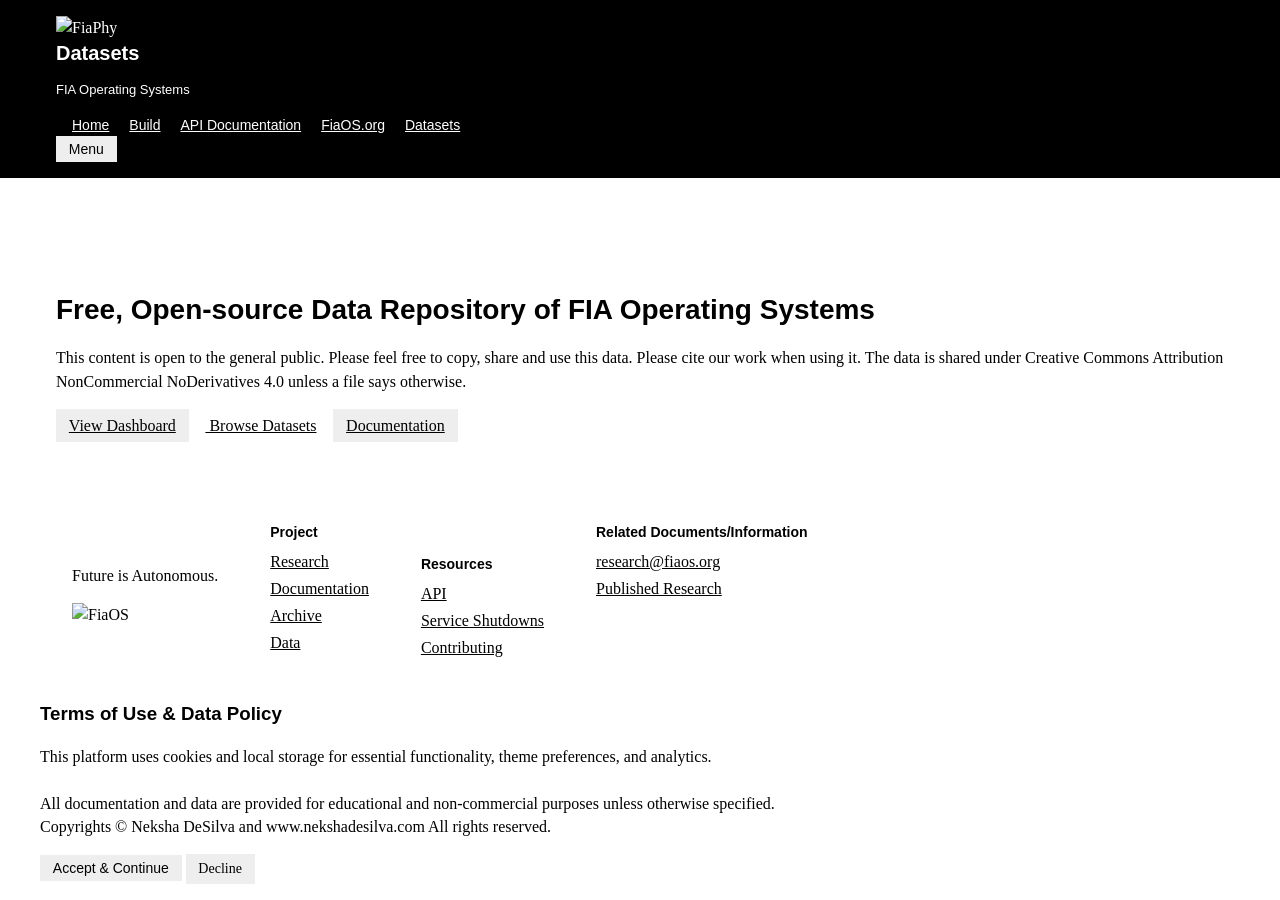
==== commit ed8b32c1: "8958" ====
--- a/index.html
+++ b/index.html
@@ -3,13 +3,12 @@
 <head>
     <meta charset="UTF-8">
     <meta name="viewport" content="width=device-width, initial-scale=1.0">
-    <title>FiaOS ETSci+ - On-board Learning Environmental Intelligence Research</title>
-    <meta name="description" content="A self-sustaining platform for environmental intelligence, autonomous systems research, and scientific discovery">
-    <link rel="stylesheet" href="https://cdn.jsdelivr.net/npm/bootstrap-icons@1.11.1/font/bootstrap-icons.css">
+    <title>Free data set</title>
+    <meta name="description" content="Free FiaPhy data for public use, copying, sharing, and citation.">
     <link rel="stylesheet" href="https://fiaos.org/assets/styles/global.css">
-    <!-- Custom Cloud Theme Overrides -->
+    <!-- Plain academic theme overrides -->
     <link rel="stylesheet" href="./assets/page/styles/add-ons.css">
-    <link rel="icon" type="image/png" href="https://fiaos.org/assets/media/umbrella-logo-clean.png">
+    <link rel="icon" type="image/png" href="/fiaphy/javascript/9835729.png">
 </head>
 <body>
     <!-- Announcement Ribbon -->
@@ -34,24 +33,24 @@
 
 
     <!-- Main Header -->
-    <header class="site-header">
+    <header class="site-header" style="position: relative; margin-bottom: 5rem;">
         <div class="header-container">
             <div class="header-brand">
-                <img src="https://fiaos.org/assets/media/umbrella-logo-clean.png" alt="Umbrella Project" class="brand-logo">
+                <img src="https://fiaos.org/assets/media/umbrella-logo-clean.png" alt="FiaPhy" class="brand-logo">
                 <div class="brand-text">
-                    <h1 class="brand-title">Cloud Connections</h1>
-                    <p class="brand-subtitle">Developers</p>
+                    <h1 class="brand-title">Datasets</h1>
+                    <p class="brand-subtitle">FIA Operating Systems</p>
                 </div>
             </div>
             <nav class="main-nav">
-                <a href="/" class="nav-link active">Cloud Home</a>
+                <a href="/" class="nav-link active">Home</a>
                 <a href="https://developers.fiaos.org/" class="nav-link">Build</a>
                 <a href="https://fiaos.org/docs" class="nav-link">API Documentation</a>
-                <a href="https://fiaos.org/" class="nav-link">FisOS.org</a>
+                <a href="https://fiaos.org/" class="nav-link">FiaOS.org</a>
                 <a href="https://cloud.fiaos.org/data" class="nav-link">Datasets</a>
             </nav>
             <button id="mobileMenuBtn" class="mobile-menu-btn" aria-label="Menu">
-                <i class="bi bi-list"></i>
+                Menu
             </button>
         </div>
     </header>
@@ -61,20 +60,21 @@
 
 
 <!-- Main Content Section -->
-<main style="max-width: 1200px; margin: 0 auto; padding: 3rem 1.5rem;">
-  <section style="margin-bottom: 5rem;">
-    <h2 style="font-size: 2.5rem; margin-bottom: 1rem; font-weight: 300; letter-spacing: -0.02em;">Cloud Connections</h2>
-    <p style="font-size: 1.125rem; color: #999; margin-bottom: 2rem; max-width: 800px; line-height: 1.8;">
-      Environmental intelligence platform for distributed sensor networks, real-time data collection, and scientific research. Deploy autonomous monitoring systems worldwide.
+<main style="max-width: 1200px; margin-top: 5rem; padding: 2rem 1rem;">
+  <section style="margin-bottom: 2rem; margin-top: 5rem;">
+    <h2 style="font-size: 28px; margin-bottom: 0.75rem; font-weight: bold; letter-spacing: 0;">Free, Open-source Data Repository of FIA Operating Systems</h2>
+    <p style="font-size: 16px; color: #b00000; margin-bottom: 1rem; max-width: 900px; line-height: 1.45;">
+      This content is open to the general public. Please feel free to copy, share and use this data. Please cite our work when using it. The data is shared under Creative Commons Attribution NonCommercial NoDerivatives 4.0 unless a file says otherwise.
     </p>
-    <div style="display: flex; gap: 1rem; flex-wrap: wrap;">
-      <a href="/fiaphy/" style="display: inline-block; background: #ffffff; color: #000000; padding: 0.875rem 2rem; border-radius: 6px; text-decoration: none; font-weight: 600; transition: background 0.2s;">
+    <div style="display: block;">
+      <a href="/fiaphy/" style="display: inline-block; background: #eeeeee; color: #000000; padding: 0.3rem 0.8rem; border: 0; border-radius: 0; text-decoration: none; font-weight: normal;">
         View Dashboard
       </a>
-      <a href="/data/" style="display: inline-block; background: #111111; color: #ffffff; padding: 0.875rem 2rem; border-radius: 6px; text-decoration: none; font-weight: 600; transition: background 0.2s; border: 1px solid #333;">
-        Browse Datasets
+      <a href="/data/" style="display: inline-block; background: #ffffff; color: #000000; padding: 0.3rem 0.8rem; border: 0; border-radius: 0; text-decoration: none; font-weight: normal;">
+                        <img width="40px" class="connect-gif" src="https://cdn.dribbble.com/userupload/24890778/file/original-d6503d19e09a7f7c0ce51e1eddbdc1c2.gif" loading="eager" decoding="async" referrerpolicy="no-referrer" alt="">
+ Browse Datasets
       </a>
-      <a href="https://fiaos.org/docs" style="display: inline-block; background: transparent; color: #ffffff; padding: 0.875rem 2rem; border-radius: 6px; text-decoration: none; font-weight: 600; transition: color 0.2s;">
+      <a href="https://fiaos.org/docs" style="display: inline-block; background: #eeeeee; color: #000000; padding: 0.3rem 0.8rem; border: 0; border-radius: 0; text-decoration: none; font-weight: normal;">
         Documentation
       </a>
     </div>
@@ -82,22 +82,6 @@
 
   
 </main>
-
-  <div class="trust-notice">
-              
-                <div class="trust-notice-content">
-                    <p class="trust-notice-text">
-                        <strong>Verification Notice:</strong> When downloading packages, extensions, or software from GitHub, VS Code Marketplace, or any third-party provider, always verify the publisher is <a href="https://fiaos.org" target="_blank" rel="noopener">fiaos.org</a>. Look for the verified badge 
-                        <svg class="trust-badge-inline" xmlns="http://www.w3.org/2000/svg" width="14" height="14" fill="#1d9bf0" viewBox="0 0 16 16">
-                            <path d="M10.067.87a2.89 2.89 0 0 0-4.134 0l-.622.638-.89-.011a2.89 2.89 0 0 0-2.924 2.924l.01.89-.636.622a2.89 2.89 0 0 0 0 4.134l.637.622-.011.89a2.89 2.89 0 0 0 2.924 2.924l.89-.01.622.636a2.89 2.89 0 0 0 4.134 0l.622-.637.89.011a2.89 2.89 0 0 0 2.924-2.924l-.01-.89.636-.622a2.89 2.89 0 0 0 0-4.134l-.637-.622.011-.89a2.89 2.89 0 0 0-2.924-2.924l-.89.01-.622-.636zm.287 5.984-3 3a.5.5 0 0 1-.708 0l-1.5-1.5a.5.5 0 1 1 .708-.708L7 8.793l2.646-2.647a.5.5 0 0 1 .708.708z"/>
-                        </svg>
-                        (blue checkmark) or equivalent verification mark, otherwise, it is not trusted.
-                    </p>
-                    <p class="trust-notice-subtext">
-                        For transparency: All FiaOS.org research software, extensions, websites, APIs, cloud infrastructure, frameworks, firmware, and hardware are listed on the main domain <a href="https://fiaos.org" target="_blank" rel="noopener">fiaos.org</a> or through verified third-party providers with our official verification.
-                    </p>
-                </div>
-            </div>
 
     <!-- Footer -->
     <footer class="site-footer">
@@ -107,7 +91,7 @@
                 <span style="font-weight: 400;">Future is Autonomous.</span>
                
                  <div class="footer-logo" style=" margin-top: 1rem;">
-                    <img src="https://fiaos.org/assets/media/logo-satur.png" alt="Meta Logo">
+                    <img src="https://fiaos.org/assets/media/logo-satur.png" alt="FiaOS">
                  
                 </div>
                 
@@ -144,8 +128,6 @@
         
         <div class="container">
    
-            <!-- Trust & Verification Notice -->
-          
             <div class="footer-bottom" style="text-align: center; padding:0 5rem;">
                 <p>Copyrights © Neksha DeSilva and www.nekshadesilva.com. All rights reserved.</p>
                 
@@ -167,9 +149,7 @@
             </div>
         </div>
     </footer>
-    <script src="https://fiaos.org/assets/scripts/network-status-injector.js"></script>
-    <script src="https://fiaos.org/assets/scripts/main.js"></script>
-    <!-- Custom Cloud Add-ons JavaScript -->
+    <!-- Plain site helpers -->
     <script src="./assets/page/scripts/add-ons.js"></script>
 </body>
 </html>
--- a/assets/page/styles/add-ons.css
+++ b/assets/page/styles/add-ons.css
@@ -1,509 +1,389 @@
-/* ============================================
-   CLOUD.FIAOS.ORG - CUSTOM THEME OVERRIDES
-   Add-on CSS to override external global.css
-   ============================================ */
-
-/* ============================================
-   CUSTOM CSS VARIABLES (Override :root)
-   ============================================ */
-
-:root {
-    /* Primary Colors - Custom Cloud Theme */
-    --primary-color: #ffffff !important;
-    --secondary-color: #ffffff !important;
-    
-    /* Text Colors */
-    --text-primary: #ffffff !important;
-    --text-secondary: #cacaca !important;
-    --text-tertiary: #ffffff !important;
-    
-    /* Background Colors */
-    --bg-primary: #151515 !important;
-    --bg-secondary: #000000 !important;
-    --bg-tertiary: #2c2c2c !important;
-    
-    /* Border & Shadow */
-    --border-color: #4e4e4e !important;
-    --shadow-sm: 0 1px 3px rgba(0, 0, 0, 0.08) !important;
-    --shadow-md: 0 4px 6px rgba(255, 255, 255, 0.1) !important;
-    --shadow-lg: 0 10px 15px rgba(0, 0, 0, 0.12) !important;
-    
-    /* Custom Cloud Variables */
-    --cloud-accent: #ffffff;
-    --cloud-gradient-start: #000000;
-    --cloud-gradient-end: #38002c;
-    --cloud-highlight: #000000;
-}
-
-/* ============================================
-   DARK THEME OVERRIDES
-   ============================================ */
-
-[data-theme="dark"] {
-    --primary-color: #818cf8 !important;
-    --secondary-color: #a78bfa !important;
-    
-    --text-primary: #f1f5f9 !important;
-    --text-secondary: #cbd5e1 !important;
-    --text-tertiary: #64748b !important;
-    
-    --bg-primary: #0f172a !important;
-    --bg-secondary: #1e293b !important;
-    --bg-tertiary: #334155 !important;
-    
-    --border-color: #475569 !important;
-    
-    --cloud-accent: #38bdf8;
-    --cloud-highlight: #1e3a5f;
-}
-
-/* ============================================
-   HEADER CUSTOMIZATIONS
-   ============================================ */
-
-.site-header {
-    background: linear-gradient(135deg, var(--bg-primary) 0%, var(--cloud-highlight) 100%) !important;
-    box-shadow: var(--shadow-sm) !important;
-    top: 0px;
-}
-
-
+/* Plain academic site overrides for cloud.fiaos.org. */
+
+:root,
+[data-theme="dark"],
+[data-theme="light"] {
+    --primary-color: #000000 !important;
+    --secondary-color: #000000 !important;
+    --text-primary: #000000 !important;
+    --text-secondary: #000000 !important;
+    --text-tertiary: #000000 !important;
+    --bg-primary: #ffffff !important;
+    --bg-secondary: #ffffff !important;
+    --bg-tertiary: #f5f5f5 !important;
+    --border-color: #999999 !important;
+    --shadow-sm: none !important;
+    --shadow-md: none !important;
+    --shadow-lg: none !important;
+}
+
+*,
+*::before,
+*::after {
+    box-sizing: border-box;
+}
+
+html,
+body {
+    background: #ffffff !important;
+    color: #000000 !important;
+    font-family: "Times New Roman", Times, serif !important;
+    line-height: 1.45 !important;
+}
+
+body {
+    margin: 0 !important;
+}
+
+h1,
+h2,
+h3,
+h4,
+h5,
+h6,
+.brand-title,
+.brand-subtitle,
+.nav-link,
+.mobile-nav-link,
+.btn-link,
+button,
+input,
+select,
+textarea,
+.data-label,
+.value-number,
+.value-unit {
+    font-family: Arial, Helvetica, sans-serif !important;
+    letter-spacing: 0 !important;
+}
+
+a {
+    color: #000000 !important;
+    text-decoration: underline !important;
+}
+
+p,
+span,
+li,
+td,
+th,
+label,
+div {
+    color: inherit;
+}
+
+.site-header,
+.header {
+    background: #000000 !important;
+    border-bottom: 0 !important;
+    box-shadow: none !important;
+}
+
+.site-header *,
+.header *,
+.site-header a,
+.header a {
+    color: #ffffff !important;
+}
+
+.header-container,
+.header-content {
+    max-width: 1200px !important;
+    margin: 0 auto !important;
+    padding: 1rem !important;
+}
 
 .brand-logo {
+    width: 76px !important;
+    height: auto !important;
     filter: none !important;
 }
 
-[data-theme="dark"] .brand-logo {
-    filter: brightness(1.2) !important;
-}
-
-/* ============================================
-   NAVIGATION CUSTOMIZATIONS
-   ============================================ */
-
-.nav-link {
-    position: relative !important;
-    overflow: hidden !important;
+.brand-title {
+    font-size: 20px !important;
+    font-weight: bold !important;
+    margin: 0 !important;
+}
+
+.brand-subtitle {
+    font-size: 13px !important;
+    font-weight: normal !important;
+}
+
+.nav-link,
+.main-nav a,
+.header-nav a {
+    background: transparent !important;
+    border: 0 !important;
+    border-radius: 0 !important;
+    box-shadow: none !important;
+    color: #ffffff !important;
+    display: inline !important;
+    font-size: 14px !important;
+    margin-left: 1rem !important;
+    padding: 0 !important;
+    text-decoration: underline !important;
+    transform: none !important;
+    transition: none !important;
 }
 
 .nav-link::after {
-    content: '' !important;
-    position: absolute !important;
-    bottom: 0 !important;
-    left: 50% !important;
-    width: 0 !important;
-    height: 2px !important;
-    background: white;
-    transition: width 0.3s ease, left 0.3s ease !important;
-}
-
-.nav-link:hover::after,
-.nav-link.active::after {
-    width: 100% !important;
-    left: 0 !important;
-}
-
-.nav-link.active {
-    background: transparent !important;
-    color: var(--primary-color) !important;
-}
-
-/* ============================================
-   ANNOUNCEMENT RIBBON CUSTOMIZATIONS
-   ============================================ */
-
-.announcement-ribbon {
-    background: linear-gradient(90deg, var(--cloud-gradient-start) 0%, var(--cloud-gradient-end) 100%) !important;
-}
-
-/* ============================================
-   SIDEBAR CUSTOMIZATIONS
-   ============================================ */
-
-.sidebar {
-    background: var(--bg-secondary) !important;
-    border-right: 1px solid var(--border-color) !important;
-}
-
-.sidebar-link {
-    background: transparent !important;
-    color: var(--text-secondary) !important;
-    border-radius: 8px !important;
-    transition: all 0.2s ease !important;
-}
-
-.sidebar-link:hover {
-    background: var(--cloud-highlight) !important;
-    color: var(--primary-color) !important;
-    transform: translateX(4px) !important;
-}
-
-.sidebar-link.active {
-    background: linear-gradient(135deg, var(--cloud-gradient-start), var(--cloud-gradient-end)) !important;
-    color: #ffffff !important;
-}
-
-/* ============================================
-   BUTTON CUSTOMIZATIONS
-   ============================================ */
-
-.btn-link {
-    border-radius: 8px !important;
-    transition: all 0.2s ease !important;
-}
-
-.btn-link:hover {
-    background: linear-gradient(135deg, var(--cloud-gradient-start), var(--cloud-gradient-end)) !important;
-    color: #ffffff !important;
-    border-color: transparent !important;
-    transform: translateY(-2px) !important;
-    box-shadow: var(--shadow-md) !important;
-}
-
-/* Primary Button Style */
+    display: none !important;
+}
+
+main,
+.main-content,
+.container,
+.content-container {
+    max-width: 1200px !important;
+    margin: 0 auto !important;
+    padding: 2rem 1rem !important;
+}
+
+main section {
+    margin: 0 0 2rem !important;
+}
+
+main h1,
+main h2 {
+    color: #000000 !important;
+    font-size: 28px !important;
+    font-weight: bold !important;
+    margin: 0 0 0.75rem !important;
+}
+
+main p {
+    color: #000000 !important;
+    font-size: 16px !important;
+    line-height: 1.45 !important;
+    max-width: none !important;
+}
+
+.btn,
+.btn-link,
 .btn-primary,
-.cookie-btn-accept {
-    background: linear-gradient(135deg, var(--cloud-gradient-start), var(--cloud-gradient-end)) !important;
-    border: none !important;
-    color: #ffffff !important;
-    transition: all 0.2s ease !important;
-}
-
+.cookie-btn,
+.download-btn,
+.mobile-menu-btn,
+button,
+input[type="button"],
+input[type="submit"] {
+    background: #eeeeee !important;
+    border: 0 !important;
+    border-radius: 0 !important;
+    box-shadow: none !important;
+    color: #000000 !important;
+    cursor: pointer !important;
+    display: inline-block !important;
+    font-size: 14px !important;
+    font-weight: normal !important;
+    padding: 0.3rem 0.8rem !important;
+    text-decoration: none !important;
+    transform: none !important;
+    transition: none !important;
+}
+
+.btn:hover,
+.btn-link:hover,
 .btn-primary:hover,
-.cookie-btn-accept:hover {
-    transform: translateY(-2px) !important;
-    box-shadow: 0 4px 12px rgba(99, 102, 241, 0.4) !important;
-}
-
-/* ============================================
-   CARD & CONTENT CUSTOMIZATIONS
-   ============================================ */
+.cookie-btn:hover,
+.mobile-menu-btn:hover,
+button:hover {
+    background: #dddddd !important;
+    border-color: #777777 !important;
+    color: #000000 !important;
+    box-shadow: none !important;
+    transform: none !important;
+}
 
 .info-card,
 .doc-category,
 .publication-item,
-.spec-details {
-    border-radius: 12px !important;
-    transition: all 0.3s ease !important;
-}
-
-.info-card:hover,
-.doc-category:hover,
-.publication-item:hover {
-    transform: translateY(-4px) !important;
-    box-shadow: var(--shadow-lg) !important;
-    border-color: var(--primary-color) !important;
+.spec-details,
+.cookie-consent,
+.data-card,
+.about-section,
+.privacy-notice,
+.download-section,
+.filters,
+.stat-card {
+    background: #ffffff !important;
+    border: 0 !important;
+    border-radius: 0 !important;
+    box-shadow: none !important;
+    color: #000000 !important;
+    transform: none !important;
+    transition: none !important;
 }
 
 .info-icon,
-.doc-icon {
-    background: linear-gradient(135deg, var(--cloud-gradient-start), var(--cloud-gradient-end)) !important;
-    -webkit-background-clip: text !important;
-    -webkit-text-fill-color: transparent !important;
-    background-clip: text !important;
-}
-
-/* ============================================
-   BADGE CUSTOMIZATIONS
-   ============================================ */
-
-.pub-badge {
-    background: linear-gradient(135deg, var(--cloud-gradient-start), var(--cloud-gradient-end)) !important;
-    border-radius: 20px !important;
-}
-
-/* ============================================
-   FOOTER CUSTOMIZATIONS
-   ============================================ */
-
-.site-footer {
-    background: var(--bg-secondary) !important;
-}
-
+.doc-icon,
+.mobile-menu-btn i,
+.loading-state i {
+    display: none !important;
+}
+
+.cookie-consent {
+    border-top: 0 !important;
+    bottom: 0 !important;
+    left: 0 !important;
+    padding: 1rem !important;
+    position: fixed !important;
+    right: 0 !important;
+}
+
+.cookie-consent-content {
+    max-width: 1200px !important;
+    margin: 0 auto !important;
+}
+
+.site-footer,
+.footer {
+    background: #ffffff !important;
+    border-top: 0 !important;
+    color: #000000 !important;
+    padding: 1rem 0 !important;
+}
+
+.site-footer *,
+.footer * {
+    color: #000000 !important;
+}
+
+.footer-container,
+.footer-content {
+    max-width: 1200px !important;
+    margin: 0 0 0 2rem !important;
+    padding: 0 1rem !important;
+    display: block !important;
+}
+
+.footer-section,
+.footer-column {
+    display: inline-block !important;
+    margin: 0 3rem 1rem 0 !important;
+    max-width: 260px !important;
+    vertical-align: top !important;
+}
+
+.footer-section:first-child,
+.footer-column:first-child {
+    margin-left: 1.5rem !important;
+    margin-top: 1.2rem !important;
+}
+
+.footer-section:nth-child(3),
+.footer-column:nth-child(3) {
+    margin-top: 2rem !important;
+}
+
+.footer-bottom {
+    text-align: left !important;
+    padding-left: 3rem !important;
+}
+
+.footer-section h4,
+.footer-column h4 {
+    color: #000000 !important;
+    font-size: 14px !important;
+    margin: 0 0 0.5rem !important;
+}
+
+.footer-logo img {
+    filter: none !important;
+}
+
+.footer-section ul,
+.footer-column ul {
+    list-style: none !important;
+    margin: 0 !important;
+    padding: 0 !important;
+}
+
+.footer-section li,
+.footer-column li {
+    margin: 0 0 0.25rem !important;
+}
 
 .footer-social a {
-    transition: all 0.2s ease !important;
-}
-
-.footer-social a:hover {
-    color: var(--primary-color) !important;
-    transform: translateY(-3px) !important;
-}
-
-/* ============================================
-   COOKIE CONSENT CUSTOMIZATIONS
-   ============================================ */
-
-.cookie-consent {
-    filter: none !important;
-    background: var(--bg-primary) !important;
-    border-top: 2px solid var(--primary-color) !important;
-    box-shadow: 0 -10px 40px rgba(0, 0, 0, 0.15) !important;
-}
-
-[data-theme="dark"] .cookie-consent {
-    background: var(--bg-secondary) !important;
-}
-
-/* ============================================
-   SCROLL & SELECTION CUSTOMIZATIONS
-   ============================================ */
-
-
-
-/* ============================================
-   MOBILE MENU CUSTOMIZATIONS
-   ============================================ */
-
-.mobile-menu-overlay {
-    background: linear-gradient(180deg, #0f172a 0%, #1e293b 100%) !important;
-}
-
-.mobile-nav-link:hover {
-    color: var(--primary-color) !important;
-}
-
-/* ============================================
-   SEARCH OVERLAY CUSTOMIZATIONS
-   ============================================ */
-
-.search-overlay {
-    background: rgba(15, 23, 42, 0.98) !important;
-}
-
-.search-overlay-input {
-    border-bottom-color: var(--primary-color) !important;
-}
-
-/* ============================================
-   TOOLBAR CUSTOMIZATIONS
-   ============================================ */
-
-.top-toolbar {
-    background: var(--bg-tertiary) !important;
-}
-
-.toolbar-btn:hover {
-    background: var(--primary-color) !important;
-    color: #ffffff !important;
-}
-
-/* ============================================
-   TABLE CUSTOMIZATIONS
-   ============================================ */
-
+    display: inline !important;
+    width: auto !important;
+    height: auto !important;
+    margin-right: 0.75rem !important;
+    transform: none !important;
+}
+
+.footer-social svg {
+    width: 18px !important;
+    height: 18px !important;
+}
+
+.announcement-ribbon,
+.mobile-menu-overlay,
+.search-overlay,
+.top-toolbar,
+.cloud-divider,
+.cloud-tag,
+.cloud-glow {
+    background: #ffffff !important;
+    border: 0 !important;
+    box-shadow: none !important;
+    color: #000000 !important;
+}
+
+.spinner,
+.circular,
+.path {
+    animation: none !important;
+}
+
+.spinner svg,
+.circular {
+    display: none !important;
+}
+
+.spinner::before {
+    content: "Loading..." !important;
+    display: block !important;
+    font-family: Arial, Helvetica, sans-serif !important;
+    font-size: 14px !important;
+    padding: 0 !important;
+}
+
+table {
+    border-collapse: separate !important;
+    border-spacing: 0 0.2rem !important;
+    width: 100% !important;
+}
+
+th,
+td {
+    border: 0 !important;
+    color: #000000 !important;
+    padding: 0.35rem !important;
+}
+
+th,
 .spec-table thead {
-    background: linear-gradient(135deg, var(--cloud-gradient-start), var(--cloud-gradient-end)) !important;
-}
-
-.spec-table th {
-    color: #ffffff !important;
-}
-
-.spec-table tr:hover td {
-    background: var(--cloud-highlight) !important;
-}
-
-/* ============================================
-   STATUS INDICATORS CUSTOMIZATIONS
-   ============================================ */
-
-.status-active {
-    background: #22c55e !important;
-    box-shadow: 0 0 8px rgba(34, 197, 94, 0.5) !important;
-}
-
-.status-warning {
-    background: #f59e0b !important;
-    box-shadow: 0 0 8px rgba(245, 158, 11, 0.5) !important;
-}
-
-.status-inactive,
-.status-declined {
-    background: #64748b !important;
-}
-
-/* ============================================
-   LOADING STATE CUSTOMIZATIONS
-   ============================================ */
-
-.loading-state i {
-    color: var(--primary-color) !important;
-    animation: pulse 1.5s ease-in-out infinite !important;
-}
-
-@keyframes pulse {
-    0%, 100% {
-        opacity: 1;
+    background: transparent !important;
+    border-bottom: 0 !important;
+}
+
+@media (max-width: 768px) {
+    .header-container,
+    .header-content {
+        display: block !important;
     }
-    50% {
-        opacity: 0.5;
+
+    .main-nav,
+    .header-nav {
+        margin-top: 0.75rem !important;
     }
-}
-
-/* ============================================
-   LINK HOVER EFFECTS
-   ============================================ */
-
-a:not(.nav-link):not(.sidebar-link):not(.mobile-nav-link):not(.btn-link) {
-    transition: color 0.2s ease, text-decoration-color 0.2s ease !important;
-}
-
-a:not(.nav-link):not(.sidebar-link):not(.mobile-nav-link):not(.btn-link):hover {
-    text-decoration: underline !important;
-    text-decoration-color: var(--primary-color) !important;
-}
-
-/* ============================================
-   CLOUD-SPECIFIC ADDITIONS
-   ============================================ */
-
-/* Cloud badge/tag style */
-.cloud-tag {
-    display: inline-flex;
-    align-items: center;
-    gap: 0.5rem;
-    padding: 0.25rem 0.75rem;
-    background: linear-gradient(135deg, var(--cloud-gradient-start), var(--cloud-gradient-end));
-    color: #ffffff;
-    font-size: 0.75rem;
-    font-weight: 600;
-    border-radius: 20px;
-    text-transform: uppercase;
-    letter-spacing: 0.05em;
-}
-
-/* Cloud section divider */
-.cloud-divider {
-    height: 4px;
-    background: linear-gradient(90deg, 
-        transparent, 
-        var(--cloud-gradient-start) 20%, 
-        var(--cloud-gradient-end) 80%, 
-        transparent
-    );
-    border-radius: 2px;
-    margin: 2rem 0;
-}
-
-/* Cloud glow effect */
-.cloud-glow {
-    box-shadow: 0 0 20px rgba(99, 102, 241, 0.3),
-                0 0 40px rgba(139, 92, 246, 0.2);
-}
-
-/* ============================================
-   RESPONSIVE ADJUSTMENTS
-   ============================================ */
-
-@media (max-width: 768px) {
-    .brand-title {
-        font-size: 1rem !important;
+
+    .nav-link,
+    .main-nav a,
+    .header-nav a {
+        display: inline-block !important;
+        margin: 0 0.75rem 0.4rem 0 !important;
     }
-    
-    .cookie-consent {
-        height: auto !important;
-        max-height: 60vh !important;
-    }
-}
-
-@media (max-width: 480px) {
-    .cookie-consent {
-        height: auto !important;
-        max-height: 70vh !important;
-        padding: 1rem !important;
-    }
-    
-    .cookie-consent-text h3 {
-        font-size: 14px !important;
-    }
-    
-    .cookie-consent-text p {
-        font-size: 12px !important;
-    }
-}
-
-
-/* ============================================
-   TRUST & VERIFICATION NOTICE
-   ============================================ */
-
-.trust-notice {
-    display: flex;
-    align-items: flex-start;
-    gap: 12px;
-    background: rgba(0, 0, 0, 0.08);
-    border: 1px solid rgba(0, 0, 0, 0.2);
-    
-    border-radius: 8px;
-    padding: 16px 20px;
-    margin: 2rem auto;
-    max-width: 800px;
-}
-
-.trust-notice-icon {
-    flex-shrink: 0;
-    margin-top: 2px;
-}
-
-.trust-notice-content {
-    flex: 1;
-}
-
-.trust-notice-text {
-    font-size: 13px;
-    line-height: 1.6;
-    color: var(--text-secondary);
-    margin: 0 0 8px 0;
-}
-
-.trust-notice-text strong {
-    color: var(--text-primary);
-}
-
-.trust-notice-text a,
-.trust-notice-subtext a {
-    color: #1d9bf0;
-    text-decoration: none;
-    font-weight: 500;
-}
-
-.trust-notice-text a:hover,
-.trust-notice-subtext a:hover {
-    text-decoration: underline;
-}
-
-.trust-notice-subtext {
-    font-size: 12px;
-    line-height: 1.5;
-    color: var(--text-tertiary);
-    margin: 0;
-    padding-top: 8px;
-    border-top: 1px solid rgba(29, 155, 240, 0.15);
-}
-
-.trust-badge-inline {
-    vertical-align: middle;
-    margin: 0 2px;
-}
-
-[data-theme="dark"] .trust-notice {
-    background: rgba(29, 155, 240, 0.05);
-    border-color: rgba(29, 155, 240, 0.15);
-}
-
-@media (max-width: 768px) {
-    .trust-notice {
-        flex-direction: column;
-        gap: 10px;
-        margin: 1.5rem 1rem;
-        padding: 14px 16px;
-    }
-    
-    .trust-notice-text,
-    .trust-notice-subtext {
-        font-size: 12px;
-    }
-}
-
-:root{--color-red:#ffffff;--color-blue:#ffffff;--color-yellow:#ffffff;--color-green:white}.spinner{position:relative;margin:0 auto;width:100px}.spinner:before{content:"";display:block;padding-top:100%}.circular{-webkit-animation:rotate 1s linear infinite;animation:rotate 1s linear infinite;height:100%;transform-origin:center center;width:100%;position:absolute;top:0;bottom:0;left:0;right:0;margin:auto}.path{stroke-dasharray:1,200;stroke-dashoffset:0;-webkit-animation:dash 1.5s ease-in-out infinite,color 6s ease-in-out infinite;animation:dash 1.5s ease-in-out infinite,color 6s ease-in-out infinite;stroke-linecap:round}@-webkit-keyframes rotate{100%{transform:rotate(360deg)}}@keyframes rotate{100%{transform:rotate(360deg)}}@-webkit-keyframes dash{0%{stroke-dasharray:1,200;stroke-dashoffset:0}50%{stroke-dasharray:89,200;stroke-dashoffset:-35px}100%{stroke-dasharray:89,200;stroke-dashoffset:-124px}}@keyframes dash{0%{stroke-dasharray:1,200;stroke-dashoffset:0}50%{stroke-dasharray:89,200;stroke-dashoffset:-35px}100%{stroke-dasharray:89,200;stroke-dashoffset:-124px}}@-webkit-keyframes color{0%,100%{stroke:var(--color-red)}40%{stroke:var(--color-blue)}66%{stroke:var(--color-green)}80%,90%{stroke:var(--color-yellow)}}@keyframes color{0%,100%{stroke:var(--color-red)}40%{stroke:var(--color-blue)}66%{stroke:var(--color-green)}80%,90%{stroke:var(--color-yellow)}}+}
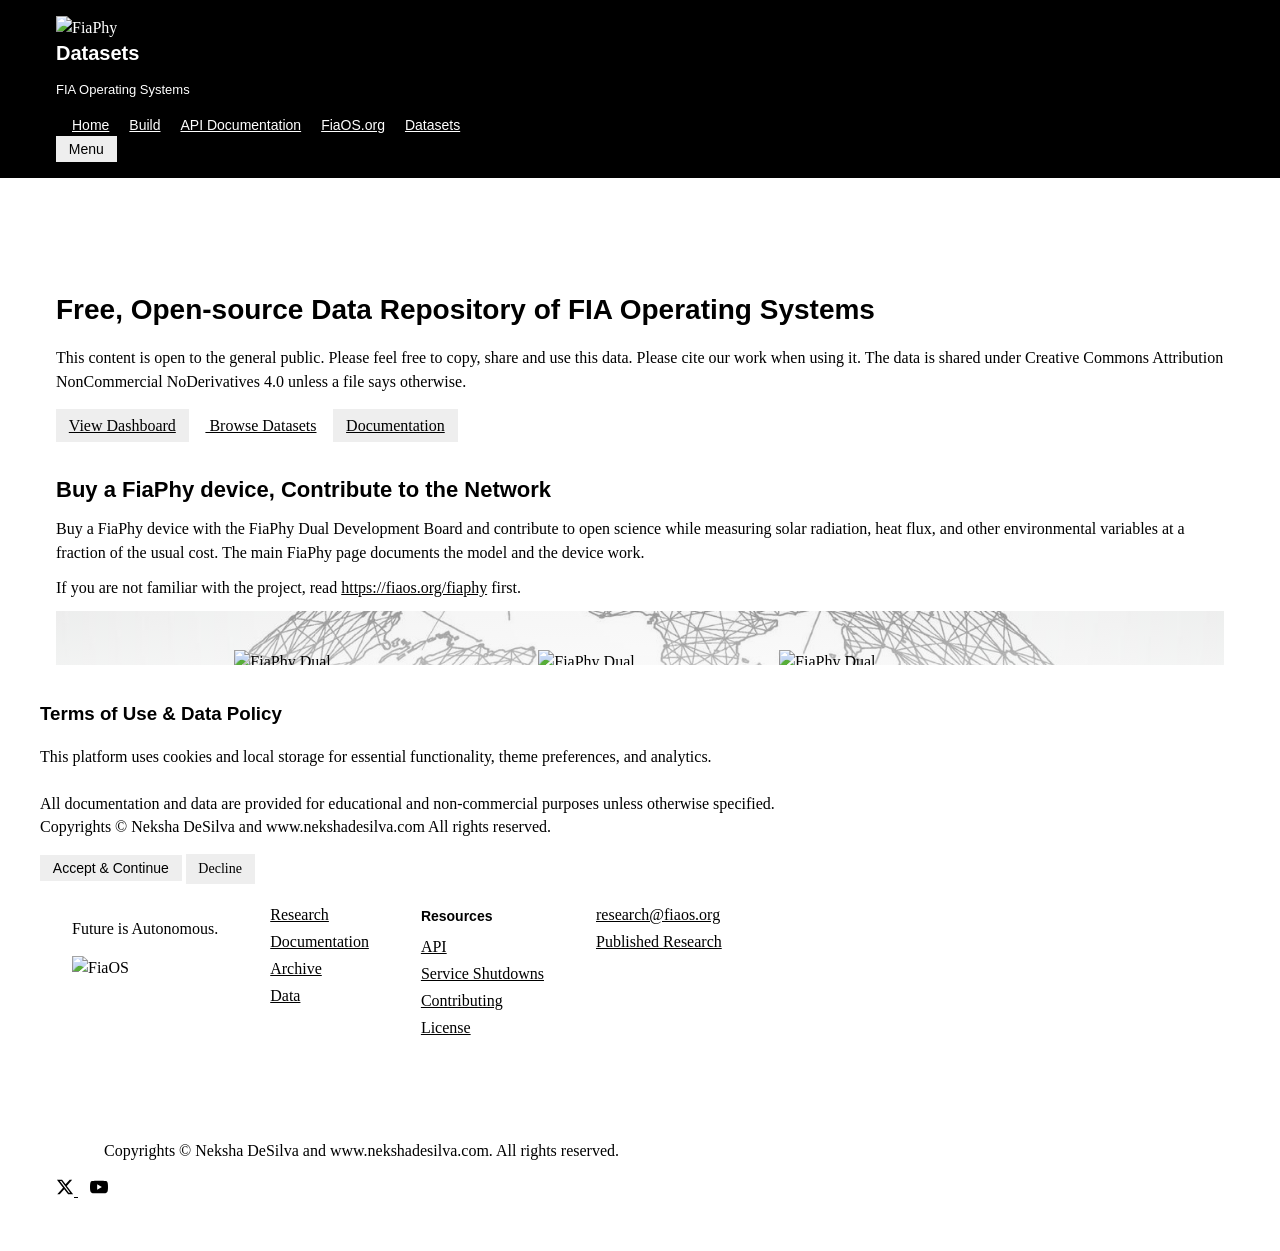
==== commit 2745808f: "98579" ====
--- a/index.html
+++ b/index.html
@@ -80,6 +80,25 @@
     </div>
   </section>
 
+  <section class="fiaphy-support-section">
+    <h2>Buy a FiaPhy device, Contribute to the Network</h2>
+    <p>Buy a FiaPhy device with the FiaPhy Dual Development Board and contribute to open science while measuring solar radiation, heat flux, and other environmental variables at a fraction of the usual cost. The main FiaPhy page documents the model and the device work.</p>
+    <p>If you are not familiar with the project, read <a href="https://fiaos.org/fiaphy">https://fiaos.org/fiaphy</a> first.</p>
+    <div class="fiaphy-support-images" style="display: flex; flex-direction: row; flex-wrap: wrap;">
+
+      <a href="https://fiaos.org/silicon/"><img width="100px" class="fiaphy-support-image fiaphy-board-image"  src="https://fiaos.org/assets/media/95389859583/29844294294.png" alt="FiaPhy Dual Development Board"></a>
+        <p>Devce A in New York</p>
+        ------------
+        <a href="https://fiaos.org/silicon/"><img width="100px" class="fiaphy-support-image fiaphy-board-image"  src="https://fiaos.org/assets/media/95389859583/29844294294.png" alt="FiaPhy Dual Development Board"></a>
+        <p>Devce B in India</p>
+        ------
+        <a href="https://fiaos.org/silicon/"><img width="100px" class="fiaphy-support-image fiaphy-board-image"  src="https://fiaos.org/assets/media/95389859583/29844294294.png" alt="FiaPhy Dual Development Board"></a>
+        <p>Devce Z1.029 in San Jose</p>
+    </div>
+    
+
+    <p><a href="https://fiaos.org/silicon/">Order the FiaPhy Dual Development Board</a>. Fill the Google form with your information and submit the order.</p>
+  </section>
   
 </main>
 
--- a/assets/page/styles/add-ons.css
+++ b/assets/page/styles/add-ons.css
@@ -159,6 +159,44 @@
     max-width: none !important;
 }
 
+.fiaphy-support-section {
+    margin: 2rem 0 !important;
+    padding: 0 !important;
+}
+
+.fiaphy-support-section h2,
+.fiaphy-support-section h3 {
+    color: #000000 !important;
+    font-size: 22px !important;
+    font-weight: bold !important;
+    margin: 0 0 0.75rem !important;
+}
+
+.fiaphy-support-section p {
+    margin: 0 0 0.75rem !important;
+}
+.fiaphy-support-images {
+  background-image:  linear-gradient(rgba(229, 229, 229, 0.3), rgba(255, 255, 255, 0.895)),  url('../media/global-network-map.jpg');
+  background-position: center;
+  background-size: cover;
+  width: 100%;
+  height: 10rem;
+  justify-content: center;
+  align-items: center;
+
+}
+.fiaphy-support-image {
+    display: block !important;
+   
+    width: 500px;
+   
+    margin: 0 0 0.75rem !important;
+}
+
+.fiaphy-board-image {
+    width:100px;
+}
+
 .btn,
 .btn-link,
 .btn-primary,
